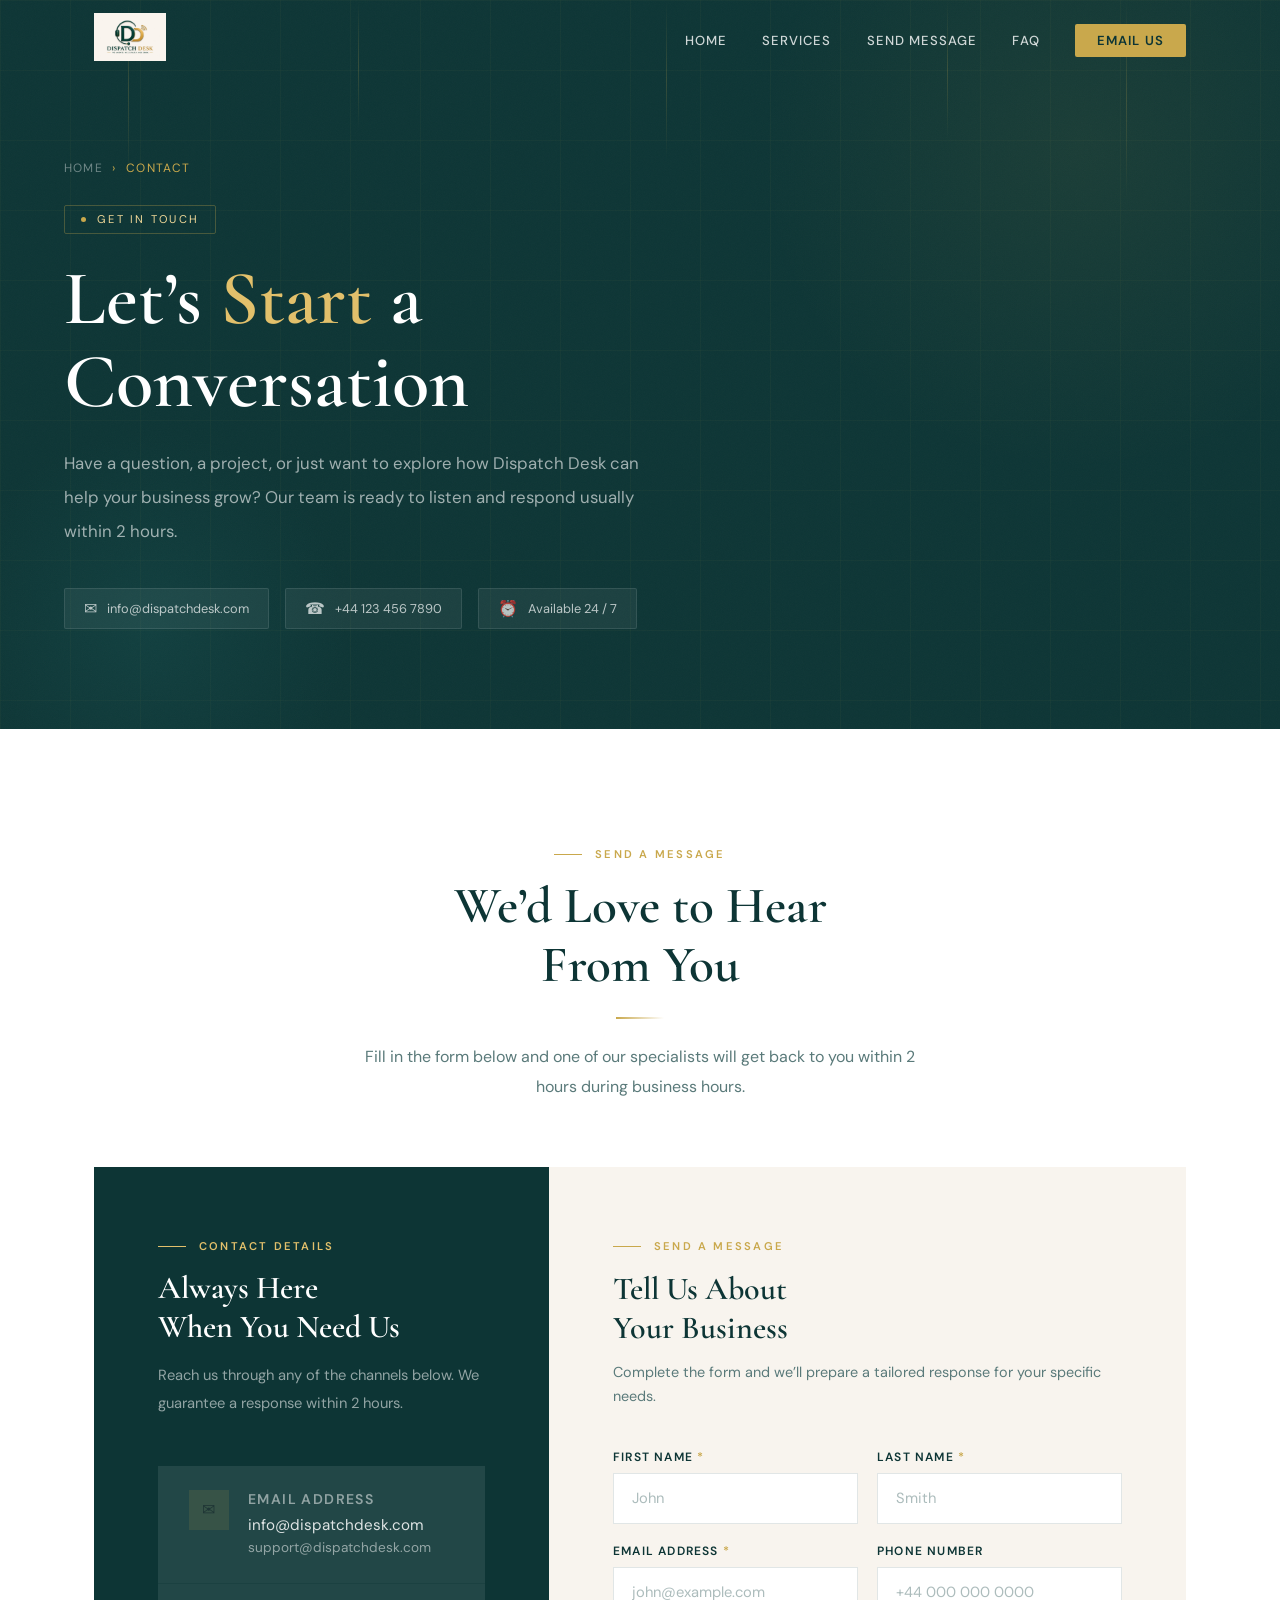
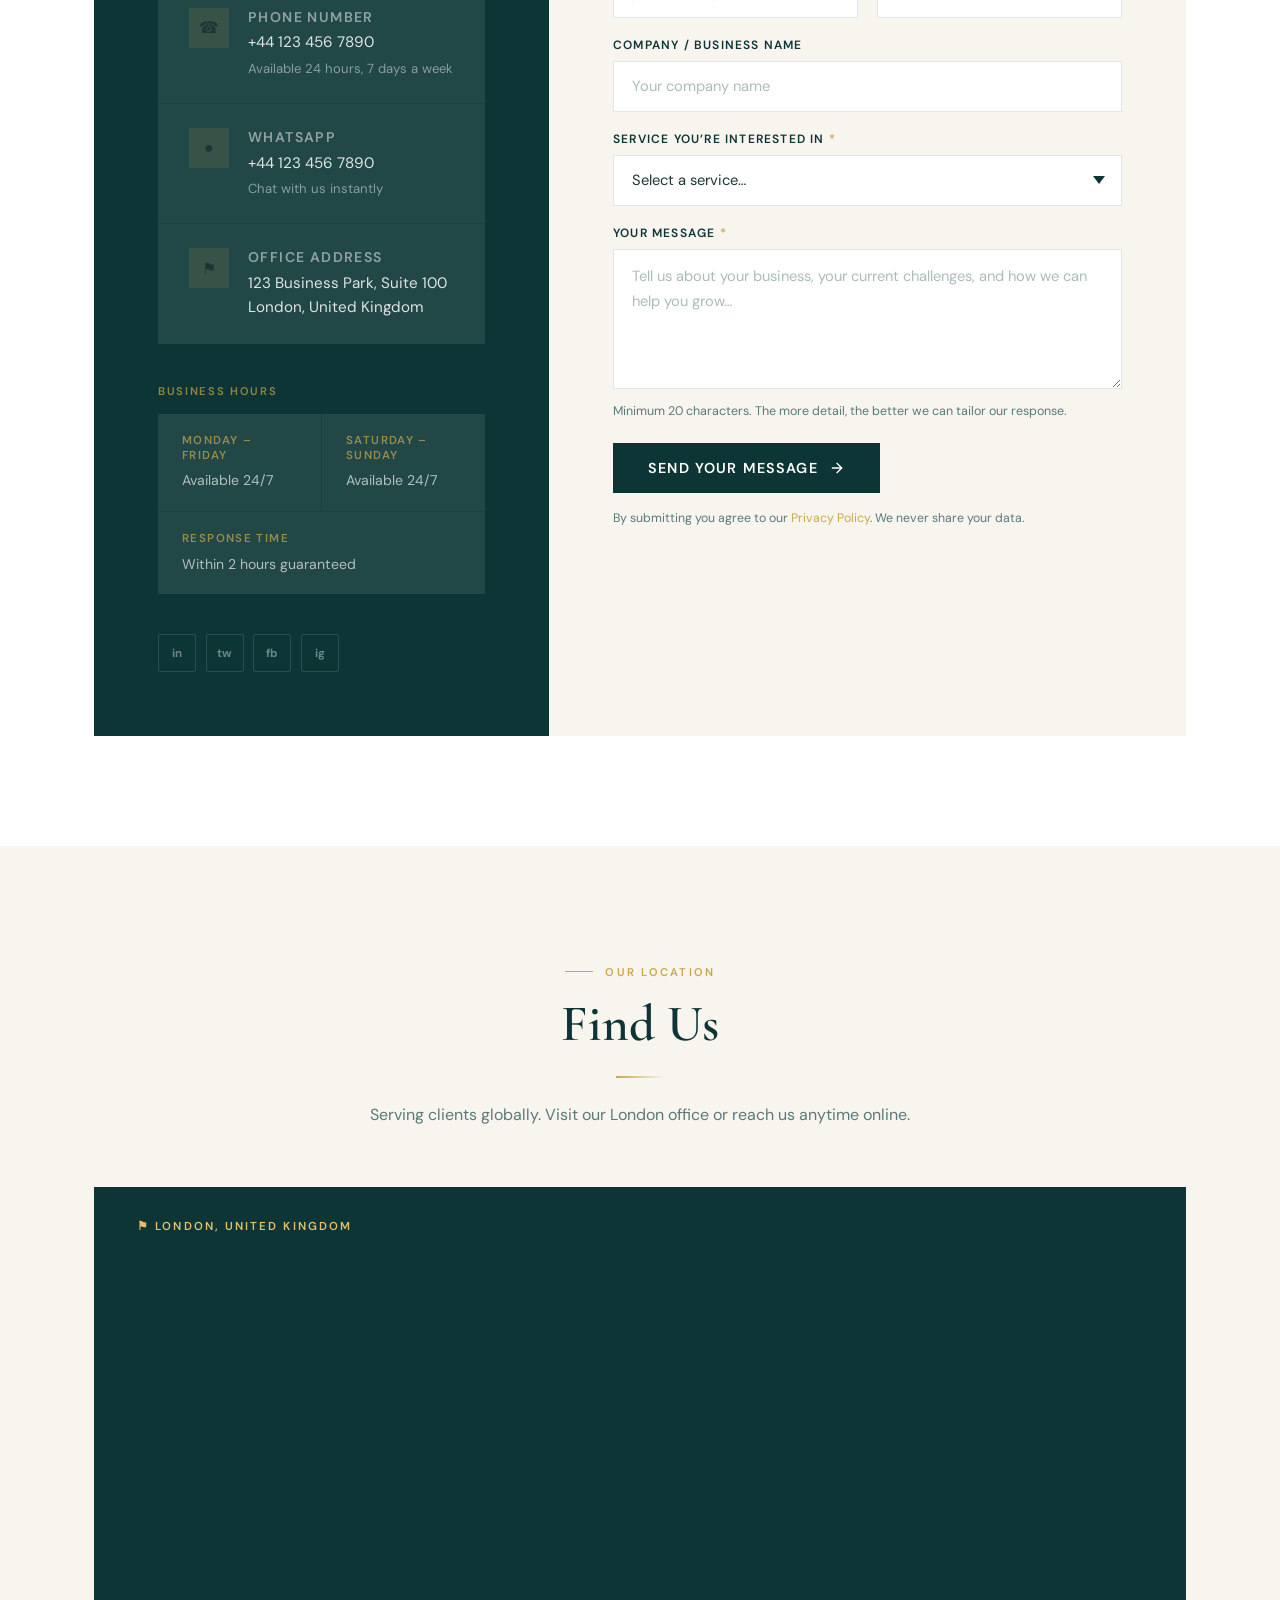
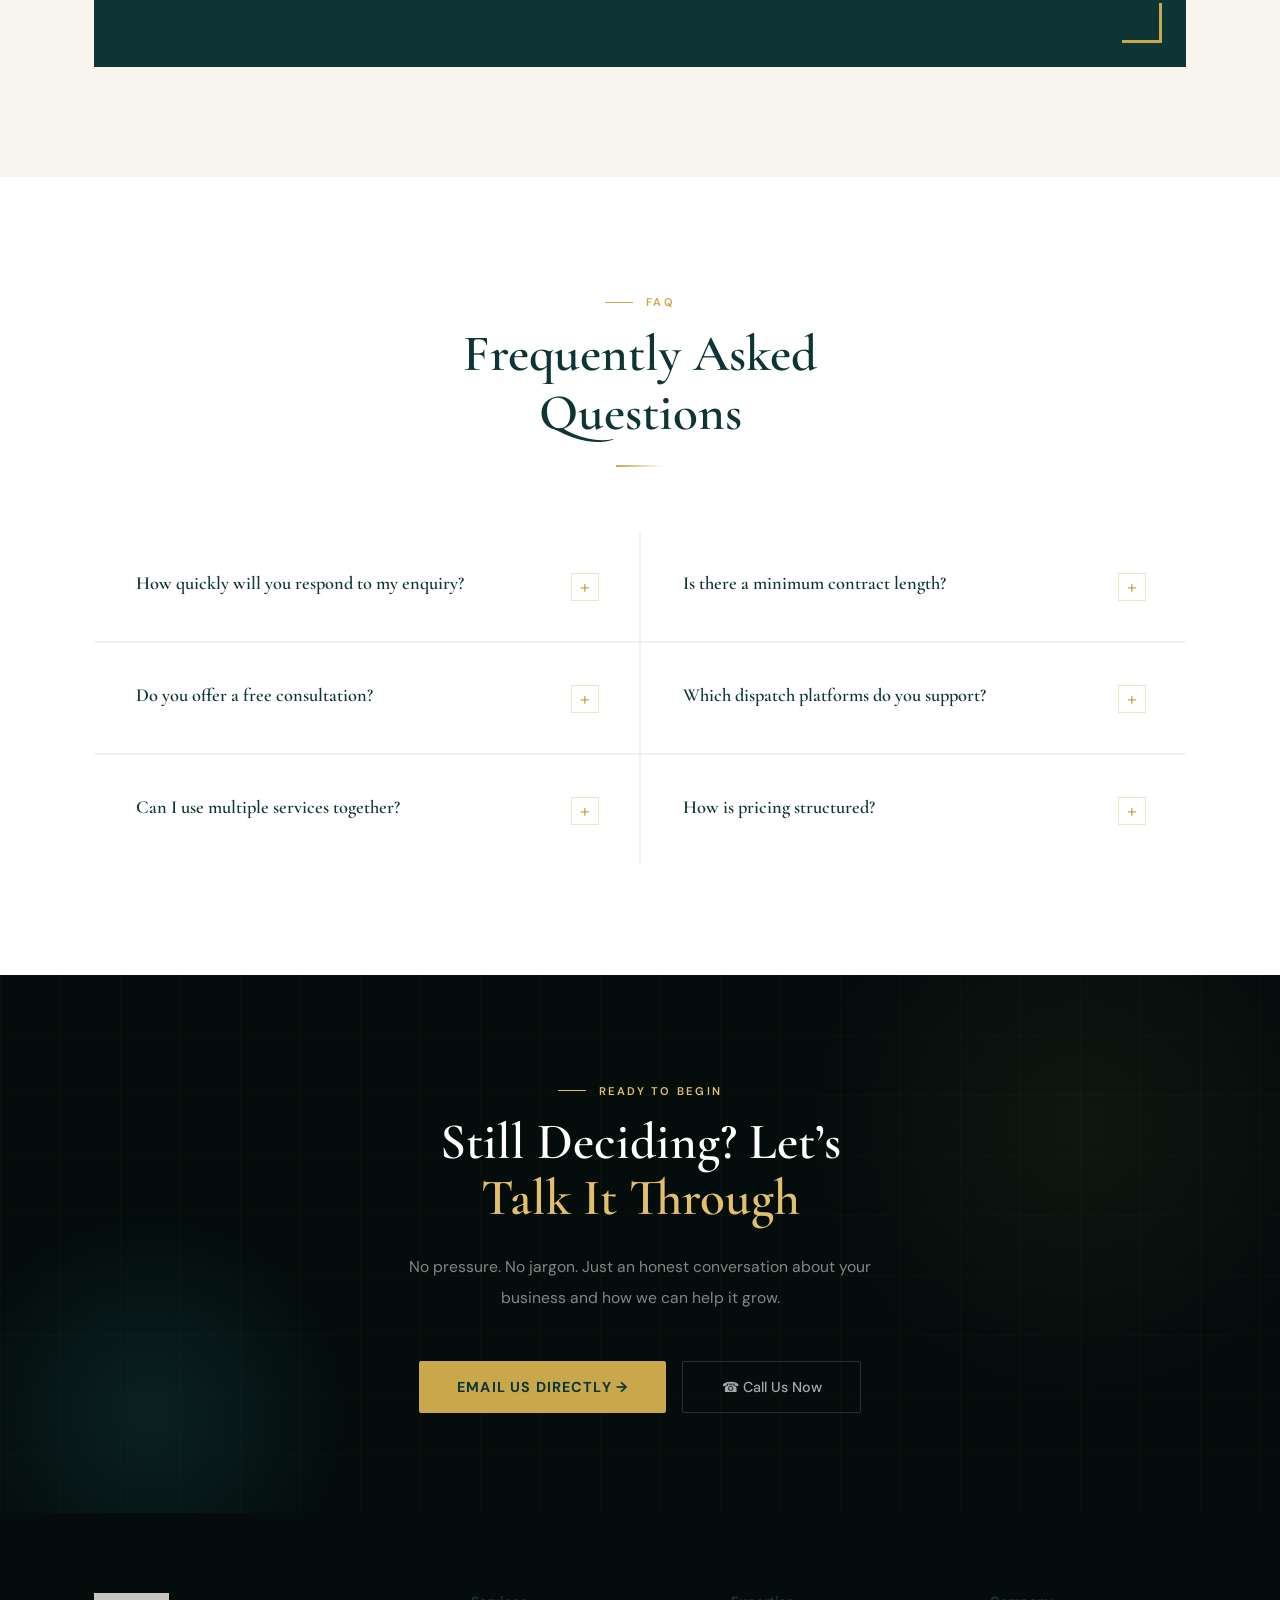
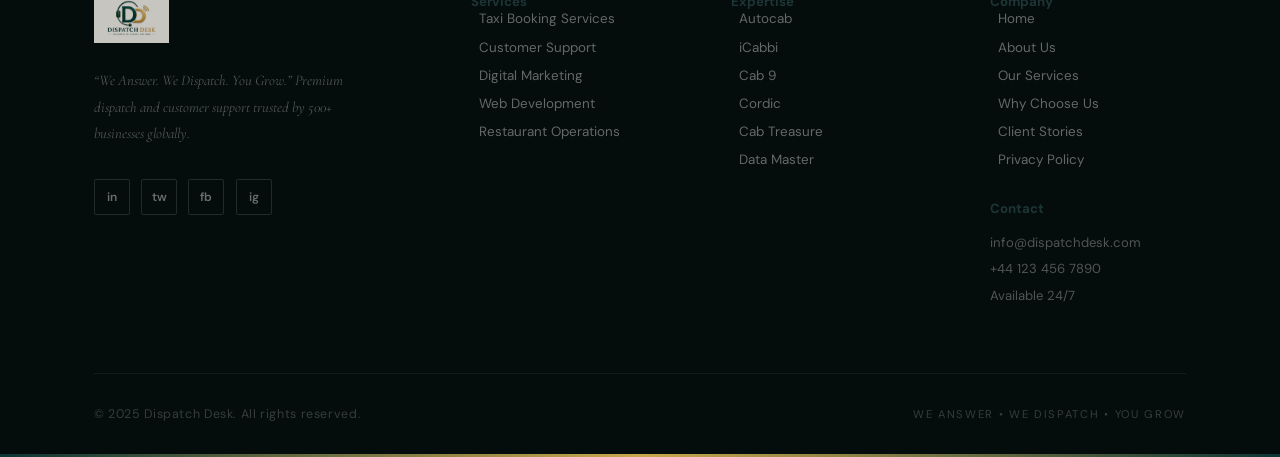
==== contact/index.html @ 90298b4a "Update" ====
<!DOCTYPE html>
<html lang="en">
<head>
<meta charset="UTF-8">
<meta name="viewport" content="width=device-width, initial-scale=1.0">
<title>Contact Us  Dispatch Desk</title>
<link href="https://fonts.googleapis.com/css2?family=Cormorant+Garamond:ital,wght@0,400;0,500;0,600;0,700;1,400;1,600&family=DM+Sans:wght@300;400;500;600&display=swap" rel="stylesheet">
<style>
*,*::before,*::after{margin:0;padding:0;box-sizing:border-box}
:root{
  --teal:#0d3535;
  --teal-2:#1a5252;
  --teal-3:#246060;
  --gold:#c9a84c;
  --gold-2:#e2c06b;
  --gold-3:#f0d898;
  --gold-pale:rgba(201,168,76,.12);
  --cream:#f8f4ee;
  --white:#ffffff;
  --dark:#040c0c;
  --text:#1e3535;
  --muted:#5a7a7a;
}
html{scroll-behavior:smooth}
body{font-family:'DM Sans',sans-serif;background:var(--cream);color:var(--text);overflow-x:hidden}
::-webkit-scrollbar{width:5px}
::-webkit-scrollbar-track{background:var(--dark)}
::-webkit-scrollbar-thumb{background:var(--gold);border-radius:3px}

/* ========== NAV ========== */
.nav{position:fixed;top:0;width:100%;z-index:9999;transition:all .4s ease}
.nav.scrolled{background:rgba(10,30,30,.97);backdrop-filter:blur(24px);box-shadow:0 1px 0 rgba(201,168,76,.15)}
.nav-inner{max-width:1220px;margin:0 auto;padding:0 5%;display:flex;align-items:center;justify-content:space-between;height:78px}
.nav-logo img{height:48px;object-fit:contain;transition:transform .3s}
.nav-logo:hover img{transform:scale(1.04)}
.nav-links{display:flex;align-items:center;gap:2.2rem;list-style:none}
.nav-links a{color:rgba(255,255,255,.8);text-decoration:none;font-size:.82rem;font-weight:500;letter-spacing:.08em;text-transform:uppercase;transition:color .3s;position:relative;padding:4px 0}
.nav-links a::after{content:'';position:absolute;bottom:0;left:0;width:0;height:1px;background:var(--gold-2);transition:width .35s ease}
.nav-links a:hover{color:var(--gold-2)}
.nav-links a:hover::after,.nav-links a.active::after{width:100%}
.nav-links a.active{color:var(--gold-2)}
.nav-cta-btn{background:var(--gold)!important;color:var(--teal)!important;padding:.5rem 1.4rem!important;font-weight:600!important;border-radius:2px;transition:background .3s,transform .3s!important}
.nav-cta-btn::after{display:none!important}
.nav-cta-btn:hover{background:var(--gold-2)!important;transform:translateY(-2px)!important}
.nav-hamburger{display:none;flex-direction:column;gap:5px;cursor:pointer;padding:8px;z-index:10001}
.nav-hamburger span{display:block;width:26px;height:2px;background:var(--white);border-radius:2px;transition:all .4s cubic-bezier(.23,1,.32,1)}
.nav-hamburger.open span:nth-child(1){transform:translateY(7px) rotate(45deg)}
.nav-hamburger.open span:nth-child(2){opacity:0;transform:scaleX(0)}
.nav-hamburger.open span:nth-child(3){transform:translateY(-7px) rotate(-45deg)}
.mobile-menu{position:fixed;inset:0;background:var(--teal);z-index:9998;display:flex;flex-direction:column;align-items:center;justify-content:center;transform:translateX(100%);transition:transform .55s cubic-bezier(.77,0,.175,1);pointer-events:none}
.mobile-menu.open{transform:translateX(0);pointer-events:all}
.mobile-menu-logo{position:absolute;top:1.5rem;left:5%;opacity:.1}
.mobile-menu-logo img{height:60px;}
.mobile-menu-links{list-style:none;text-align:center;width:100%}
.mobile-menu-links li{border-bottom:1px solid rgba(255,255,255,.06);overflow:hidden}
.mobile-menu-links a{display:block;padding:1.4rem 2rem;font-family:'Cormorant Garamond',serif;font-size:2.2rem;font-weight:600;color:rgba(255,255,255,.7);text-decoration:none;letter-spacing:.05em;transition:all .35s;position:relative}
.mobile-menu-links a::before{content:'';position:absolute;left:0;top:0;bottom:0;width:3px;background:var(--gold);transform:scaleY(0);transition:transform .3s}
.mobile-menu-links a:hover{color:var(--gold-2);padding-left:3rem}
.mobile-menu-links a:hover::before{transform:scaleY(1)}
.mobile-menu-links li{transform:translateX(60px);opacity:0;transition:transform .5s ease,opacity .5s ease}
.mobile-menu.open li:nth-child(1){transform:none;opacity:1;transition-delay:.1s}
.mobile-menu.open li:nth-child(2){transform:none;opacity:1;transition-delay:.15s}
.mobile-menu.open li:nth-child(3){transform:none;opacity:1;transition-delay:.2s}
.mobile-menu.open li:nth-child(4){transform:none;opacity:1;transition-delay:.25s}
.mobile-menu.open li:nth-child(5){transform:none;opacity:1;transition-delay:.3s}
.mobile-menu-bottom{position:absolute;bottom:3rem;text-align:center}
.mobile-menu-bottom a{display:inline-block;background:var(--gold);color:var(--teal);padding:.9rem 2.5rem;font-weight:700;font-size:.95rem;letter-spacing:.08em;text-transform:uppercase;text-decoration:none;border-radius:2px;margin-bottom:1.2rem}
.mobile-menu-tagline{font-size:.78rem;letter-spacing:.2em;text-transform:uppercase;color:rgba(255,255,255,.25)}

/* ========== HERO ========== */
.page-hero{padding:160px 5% 100px;background:var(--teal);position:relative;overflow:hidden}
.hero-noise{position:absolute;inset:0;opacity:.03;background-image:url("data:image/svg+xml,%3Csvg viewBox='0 0 256 256' xmlns='http://www.w3.org/2000/svg'%3E%3Cfilter id='n'%3E%3CfeTurbulence type='fractalNoise' baseFrequency='0.9' numOctaves='4' stitchTiles='stitch'/%3E%3C/filter%3E%3Crect width='100%25' height='100%25' filter='url(%23n)'/%3E%3C/svg%3E");background-size:200px;pointer-events:none}
.hero-grid{position:absolute;inset:0;background-image:linear-gradient(rgba(201,168,76,.04) 1px,transparent 1px),linear-gradient(90deg,rgba(201,168,76,.04) 1px,transparent 1px);background-size:70px 70px;pointer-events:none}
.hero-glow{position:absolute;width:700px;height:700px;border-radius:50%;background:radial-gradient(circle,rgba(201,168,76,.07) 0%,transparent 65%);top:-200px;right:-150px;pointer-events:none;animation:glowPulse 8s ease-in-out infinite alternate}
.hero-glow-2{position:absolute;width:400px;height:400px;border-radius:50%;background:radial-gradient(circle,rgba(42,122,122,.15) 0%,transparent 70%);bottom:-100px;left:-50px;pointer-events:none}
@keyframes glowPulse{0%{transform:scale(1)}100%{transform:scale(1.15)}}
.hero-lines{position:absolute;inset:0;overflow:hidden;pointer-events:none}
.hero-lines span{position:absolute;width:1px;background:linear-gradient(to bottom,transparent,rgba(201,168,76,.2),transparent);animation:lineRise 10s linear infinite}
.hero-lines span:nth-child(1){left:10%;height:180px;animation-duration:9s}
.hero-lines span:nth-child(2){left:28%;height:130px;animation-duration:12s;animation-delay:2s}
.hero-lines span:nth-child(3){left:52%;height:160px;animation-duration:8s;animation-delay:4s}
.hero-lines span:nth-child(4){left:74%;height:140px;animation-duration:11s;animation-delay:1s}
.hero-lines span:nth-child(5){left:88%;height:200px;animation-duration:10s;animation-delay:3s}
@keyframes lineRise{0%{top:110%;opacity:0}10%{opacity:1}90%{opacity:1}100%{top:-20%;opacity:0}}
.hero-inner{max-width:1220px;margin:0 auto;position:relative;z-index:1}
.breadcrumb{display:flex;align-items:center;gap:.6rem;font-size:.75rem;letter-spacing:.1em;text-transform:uppercase;color:rgba(255,255,255,.4);margin-bottom:1.8rem;opacity:0;animation:aUp .7s ease .2s forwards}
.breadcrumb a{color:rgba(255,255,255,.4);text-decoration:none;transition:color .3s}
.breadcrumb a:hover{color:var(--gold)}
.breadcrumb span{color:var(--gold)}
.hero-tag{display:inline-flex;align-items:center;gap:.7rem;border:1px solid rgba(201,168,76,.3);padding:.4rem 1rem;border-radius:2px;font-size:.7rem;letter-spacing:.2em;text-transform:uppercase;color:var(--gold-3);margin-bottom:1.5rem;opacity:0;animation:aUp .7s ease .3s forwards}
.hero-tag-dot{width:5px;height:5px;border-radius:50%;background:var(--gold);animation:blink 2s ease infinite}
@keyframes blink{0%,100%{opacity:1}50%{opacity:.2}}
.page-hero h1{font-family:'Cormorant Garamond',serif;font-size:clamp(3rem,6vw,5rem);font-weight:600;color:var(--white);line-height:1.08;margin-bottom:1.5rem;opacity:0;animation:aUp .9s ease .4s forwards}
.page-hero h1 .gold{color:var(--gold-2)}
.page-hero p{font-size:1.05rem;color:rgba(255,255,255,.6);line-height:2;max-width:580px;opacity:0;animation:aUp .9s ease .6s forwards}
.hero-contact-pills{display:flex;gap:1rem;flex-wrap:wrap;margin-top:2.5rem;opacity:0;animation:aUp .9s ease .8s forwards}
.contact-pill{display:inline-flex;align-items:center;gap:.6rem;background:rgba(255,255,255,.06);border:1px solid rgba(255,255,255,.1);padding:.55rem 1.2rem;font-size:.8rem;color:rgba(255,255,255,.7);border-radius:2px;text-decoration:none;transition:all .3s}
.contact-pill:hover{background:var(--gold);border-color:var(--gold);color:var(--teal);font-weight:600}
.contact-pill-icon{font-size:1rem}
@keyframes aUp{from{opacity:0;transform:translateY(24px)}to{opacity:1;transform:translateY(0)}}

/* ========== REVEAL ========== */
[data-reveal]{opacity:0;transition:opacity .85s ease,transform .85s ease}
[data-reveal="up"]{transform:translateY(50px)}
[data-reveal="left"]{transform:translateX(-50px)}
[data-reveal="right"]{transform:translateX(50px)}
[data-reveal="scale"]{transform:scale(.94)}
[data-reveal].is-visible{opacity:1;transform:none}

/* ========== SECTION UTILS ========== */
.sec{padding:110px 0}
.sec-inner{max-width:1220px;margin:0 auto;padding:0 5%}
.tag{display:inline-flex;align-items:center;gap:.8rem;font-size:.7rem;letter-spacing:.2em;text-transform:uppercase;color:var(--gold);font-weight:600;margin-bottom:1rem}
.tag::before{content:'';display:inline-block;width:28px;height:1px;background:var(--gold);flex-shrink:0}
.h2{font-family:'Cormorant Garamond',serif;font-size:clamp(2.2rem,4vw,3.2rem);font-weight:600;color:var(--teal);line-height:1.15;margin-bottom:1.2rem}
.h2-white{color:var(--white)}
.lead{font-size:1rem;color:var(--muted);line-height:1.9;max-width:560px}
.divider{width:48px;height:2px;background:linear-gradient(to right,var(--gold),transparent);margin:1.4rem 0}

/* ========== CONTACT MAIN SECTION ========== */
.contact-sec{background:var(--white)}
.contact-grid{display:grid;grid-template-columns:1fr 1.4fr;gap:0;margin-top:4rem;background:rgba(0,0,0,.04)}
.contact-info{background:var(--teal);padding:4rem;display:flex;flex-direction:column;gap:0}
.contact-info-top{margin-bottom:3rem}
.contact-info-top .tag{color:var(--gold-2)}
.contact-info-top .tag::before{background:var(--gold-2)}
.contact-info-top h3{font-family:'Cormorant Garamond',serif;font-size:2rem;font-weight:600;color:var(--white);line-height:1.2;margin-bottom:1rem}
.contact-info-top p{font-size:.92rem;color:rgba(255,255,255,.55);line-height:1.9}
.contact-items{display:flex;flex-direction:column;gap:1px;background:rgba(255,255,255,.06);margin-bottom:2.5rem}
.contact-item{background:rgba(255,255,255,.03);padding:1.5rem 1.8rem;display:flex;align-items:flex-start;gap:1.2rem;transition:background .3s;border-left:2px solid transparent}
.contact-item:hover{background:rgba(255,255,255,.07);border-left-color:var(--gold)}
.contact-item-icon{width:40px;height:40px;min-width:40px;background:rgba(201,168,76,.12);display:flex;align-items:center;justify-content:center;font-size:1rem;flex-shrink:0;transition:background .3s}
.contact-item:hover .contact-item-icon{background:var(--gold)}
.contact-item-body h4{font-size:.88rem;font-weight:600;color:rgba(255,255,255,.5);text-transform:uppercase;letter-spacing:.1em;margin-bottom:.3rem}
.contact-item-body a,.contact-item-body p{font-size:.95rem;color:rgba(255,255,255,.85);text-decoration:none;display:block;line-height:1.6;transition:color .3s}
.contact-item-body a:hover{color:var(--gold-2)}
.hours-grid{display:grid;grid-template-columns:1fr 1fr;gap:1px;background:rgba(255,255,255,.06)}
.hours-cell{background:rgba(255,255,255,.03);padding:1.2rem 1.5rem}
.hours-cell h5{font-size:.72rem;letter-spacing:.12em;text-transform:uppercase;color:rgba(201,168,76,.7);font-weight:600;margin-bottom:.4rem}
.hours-cell p{font-size:.88rem;color:rgba(255,255,255,.65);line-height:1.6}
.social-row{display:flex;gap:.6rem;margin-top:2.5rem}
.social-btn{width:38px;height:38px;border:1px solid rgba(255,255,255,.12);display:flex;align-items:center;justify-content:center;color:rgba(255,255,255,.4);font-size:.72rem;font-weight:700;text-decoration:none;transition:all .3s;border-radius:2px}
.social-btn:hover{border-color:var(--gold);color:var(--gold);background:rgba(201,168,76,.08)}

/* ========== FORM ========== */
.contact-form-wrap{background:var(--cream);padding:4rem}
.form-header{margin-bottom:2.5rem}
.form-header .tag{color:var(--gold)}
.form-header h3{font-family:'Cormorant Garamond',serif;font-size:2rem;font-weight:600;color:var(--teal);margin-bottom:.8rem}
.form-header p{font-size:.9rem;color:var(--muted);line-height:1.7}
.form-grid{display:grid;grid-template-columns:1fr 1fr;gap:1.2rem}
.form-group{display:flex;flex-direction:column;gap:.5rem}
.form-group.full{grid-column:1/-1}
.form-group label{font-size:.75rem;font-weight:600;letter-spacing:.1em;text-transform:uppercase;color:var(--teal)}
.form-group input,.form-group textarea,.form-group select{width:100%;background:var(--white);border:1px solid rgba(13,53,53,.12);padding:.9rem 1.1rem;font-family:'DM Sans',sans-serif;font-size:.92rem;color:var(--text);outline:none;transition:all .35s;border-radius:0;appearance:none;-webkit-appearance:none}
.form-group select{background-image:url("data:image/svg+xml,%3Csvg xmlns='http://www.w3.org/2000/svg' width='12' height='8' viewBox='0 0 12 8'%3E%3Cpath fill='%230d3535' d='M6 8L0 0h12z'/%3E%3C/svg%3E");background-repeat:no-repeat;background-position:right 1rem center;padding-right:2.5rem;cursor:pointer}
.form-group input:focus,.form-group textarea:focus,.form-group select:focus{border-color:var(--gold);box-shadow:0 0 0 3px rgba(201,168,76,.1)}
.form-group input::placeholder,.form-group textarea::placeholder{color:rgba(90,122,122,.5)}
.form-group textarea{min-height:140px;resize:vertical;line-height:1.7}
.form-note{font-size:.78rem;color:var(--muted);margin-top:.4rem}
.form-submit-row{display:flex;align-items:center;justify-content:space-between;flex-wrap:wrap;gap:1rem;margin-top:1.5rem}
.btn-submit{display:inline-flex;align-items:center;gap:.7rem;background:var(--teal);color:var(--white);padding:1rem 2.2rem;font-weight:600;font-size:.9rem;letter-spacing:.08em;text-transform:uppercase;border:none;cursor:pointer;transition:all .35s;position:relative;overflow:hidden;font-family:'DM Sans',sans-serif}
.btn-submit::before{content:'';position:absolute;inset:0;background:var(--gold);transform:translateX(-100%);transition:transform .4s ease;z-index:0}
.btn-submit:hover{color:var(--teal)}
.btn-submit:hover::before{transform:translateX(0)}
.btn-submit span,.btn-submit svg{position:relative;z-index:1;transition:transform .35s}
.btn-submit:hover .btn-arrow{transform:translateX(5px)}
.form-privacy{font-size:.77rem;color:var(--muted);line-height:1.6}
.form-privacy a{color:var(--gold);text-decoration:none}
.form-privacy a:hover{text-decoration:underline}

/* Success state */
.form-success{display:none;text-align:center;padding:3rem 2rem}
.form-success-icon{font-size:3rem;margin-bottom:1.2rem;display:block}
.form-success h4{font-family:'Cormorant Garamond',serif;font-size:1.8rem;color:var(--teal);margin-bottom:.8rem;font-weight:600}
.form-success p{font-size:.92rem;color:var(--muted);line-height:1.8}

/* ========== MAP SECTION ========== */
.map-sec{background:var(--cream);padding:110px 0}
.map-inner{max-width:1220px;margin:0 auto;padding:0 5%}
.map-header{text-align:center;max-width:600px;margin:0 auto 3.5rem;data-reveal:up}
.map-container{position:relative;height:480px;background:var(--teal);overflow:hidden}
.map-container iframe{width:100%;height:100%;border:none;filter:grayscale(30%) contrast(1.1)}
.map-overlay-tag{position:absolute;top:1.5rem;left:1.5rem;background:var(--teal);color:var(--gold-2);padding:.5rem 1.2rem;font-size:.72rem;letter-spacing:.18em;text-transform:uppercase;font-weight:600;z-index:1;font-family:'DM Sans',sans-serif}
.map-corner{position:absolute;bottom:1.5rem;right:1.5rem;width:40px;height:40px;border-bottom:3px solid var(--gold);border-right:3px solid var(--gold);z-index:1;pointer-events:none}

/* ========== FAQ ========== */
.faq-sec{background:var(--white)}
.faq-grid{display:grid;grid-template-columns:1fr 1fr;gap:2px;background:rgba(0,0,0,.05);margin-top:4rem}
.faq-item{background:var(--white);padding:2.5rem;transition:background .3s;border-left:2px solid transparent;cursor:pointer}
.faq-item:hover,.faq-item.open{background:var(--cream);border-left-color:var(--gold)}
.faq-q{display:flex;align-items:flex-start;justify-content:space-between;gap:1rem}
.faq-q h4{font-family:'Cormorant Garamond',serif;font-size:1.15rem;font-weight:600;color:var(--teal);line-height:1.4}
.faq-toggle{width:28px;height:28px;min-width:28px;border:1px solid rgba(201,168,76,.3);display:flex;align-items:center;justify-content:center;font-size:1.1rem;color:var(--gold);transition:all .35s;flex-shrink:0;margin-top:2px}
.faq-item.open .faq-toggle{background:var(--gold);color:var(--teal);transform:rotate(45deg)}
.faq-a{max-height:0;overflow:hidden;transition:max-height .4s ease,opacity .4s ease,margin .4s ease;opacity:0;margin-top:0}
.faq-item.open .faq-a{max-height:200px;opacity:1;margin-top:1.2rem}
.faq-a p{font-size:.9rem;color:var(--muted);line-height:1.85}

/* ========== CTA STRIP ========== */
.cta-strip{background:var(--dark);padding:100px 0;position:relative;overflow:hidden}
.cta-strip-bg{position:absolute;width:600px;height:600px;border-radius:50%;background:radial-gradient(circle,rgba(201,168,76,.06) 0%,transparent 65%);top:-150px;right:-100px;pointer-events:none}
.cta-strip-bg-2{position:absolute;width:400px;height:400px;border-radius:50%;background:radial-gradient(circle,rgba(26,82,82,.3) 0%,transparent 70%);bottom:-100px;left:-50px;pointer-events:none}
.cta-strip-grid{position:absolute;inset:0;background-image:linear-gradient(rgba(201,168,76,.025) 1px,transparent 1px),linear-gradient(90deg,rgba(201,168,76,.025) 1px,transparent 1px);background-size:60px 60px;pointer-events:none}
.cta-strip-inner{max-width:1220px;margin:0 auto;padding:0 5%;text-align:center;position:relative;z-index:1}
.cta-strip-inner .tag::before{background:var(--gold-2)}
.cta-strip-inner .tag{color:var(--gold-2);justify-content:center}
.cta-strip-inner h2{font-family:'Cormorant Garamond',serif;font-size:clamp(2.4rem,4vw,3.6rem);font-weight:600;color:var(--white);line-height:1.1;margin-bottom:1.5rem}
.cta-strip-inner h2 em{font-style:normal;color:var(--gold-2)}
.cta-strip-inner p{font-size:.98rem;color:rgba(255,255,255,.5);line-height:2;max-width:520px;margin:0 auto 3rem}
.cta-actions{display:flex;gap:1rem;justify-content:center;flex-wrap:wrap}
.btn-gold{display:inline-flex;align-items:center;gap:.7rem;background:var(--gold);color:var(--teal);padding:1rem 2.4rem;font-weight:700;font-size:.9rem;letter-spacing:.08em;text-transform:uppercase;border-radius:2px;text-decoration:none;transition:all .3s}
.btn-gold:hover{background:var(--gold-2);transform:translateY(-3px);box-shadow:0 15px 40px rgba(201,168,76,.2)}
.btn-outline-w{display:inline-flex;align-items:center;gap:.7rem;background:transparent;color:rgba(255,255,255,.65);padding:1rem 2.4rem;font-weight:500;font-size:.9rem;border:1px solid rgba(255,255,255,.15);border-radius:2px;text-decoration:none;transition:all .3s}
.btn-outline-w:hover{border-color:var(--gold-2);color:var(--gold-2);transform:translateY(-3px)}

/* ========== FOOTER ========== */
.footer{background:#040c0c;padding:80px 0 0}
.footer-inner{max-width:1220px;margin:0 auto;padding:0 5%}
.footer-top{display:grid;grid-template-columns:1.6fr 1fr 1fr 1fr;gap:4rem;padding-bottom:4rem;border-bottom:1px solid rgba(255,255,255,.06)}
.footer-logo{height:50px;object-fit:contain;opacity:.8;margin-bottom:1.5rem;display:block}
.footer-tagline{font-family:'Cormorant Garamond',serif;font-size:.92rem;font-style:italic;color:rgba(255,255,255,.3);line-height:1.8;max-width:280px;margin-bottom:2rem}
.footer-socials{display:flex;gap:.7rem}
.social-link{width:36px;height:36px;border:1px solid rgba(255,255,255,.12);display:flex;align-items:center;justify-content:center;color:rgba(255,255,255,.4);font-size:.75rem;font-weight:600;text-decoration:none;transition:all .3s;border-radius:2px}
.social-link:hover{border-color:var(--gold);color:var(--gold);background:rgba(201,168,76,.08)}
.footer-col h5{font-size:.7rem;letter-spacing:.18em;text-transform:uppercase;color:var(--gold);font-weight:600;margin-bottom:1.5rem}
.footer-links{list-style:none;display:flex;flex-direction:column;gap:.7rem}
.footer-links a{font-size:.84rem;color:rgba(255,255,255,.38);text-decoration:none;transition:all .3s;display:flex;align-items:center;gap:.5rem}
.footer-links a::before{content:'';width:0;height:1px;background:var(--gold);transition:width .3s;flex-shrink:0}
.footer-links a:hover{color:rgba(255,255,255,.75);padding-left:.3rem}
.footer-links a:hover::before{width:12px}
.footer-bottom{padding:2rem 0;display:flex;align-items:center;justify-content:space-between;flex-wrap:wrap;gap:1rem}
.footer-copy{font-size:.78rem;color:rgba(255,255,255,.2);letter-spacing:.05em}
.footer-badge{font-size:.7rem;letter-spacing:.15em;text-transform:uppercase;color:rgba(255,255,255,.2)}
.footer-bar{height:3px;background:linear-gradient(to right,var(--teal),var(--gold),var(--teal))}

/* ========== RESPONSIVE ========== */
@media(max-width:1024px){
  .contact-grid,.faq-grid{grid-template-columns:1fr}
  .footer-top{grid-template-columns:1fr 1fr;gap:3rem}
}
@media(max-width:768px){
  .nav-links{display:none}
  .nav-hamburger{display:flex}
  .page-hero{padding:130px 5% 70px}
  .page-hero h1{font-size:2.8rem}
  .contact-info,.contact-form-wrap{padding:2.5rem}
  .form-grid{grid-template-columns:1fr}
  .form-group.full{grid-column:1}
  .map-container{height:320px}
  .footer-top{grid-template-columns:1fr;gap:2.5rem}
  .footer-bottom{flex-direction:column;text-align:center}
  .faq-grid{grid-template-columns:1fr}
}
@media(max-width:520px){
  .page-hero h1{font-size:2.2rem}
  .cta-strip-inner h2{font-size:2.2rem}
  .cta-actions{flex-direction:column;align-items:center}
  .hours-grid{grid-template-columns:1fr}
  .hero-contact-pills{flex-direction:column;gap:.7rem}
}
</style>
</head>
<body>

<!-- MOBILE MENU -->
<div class="mobile-menu" id="mobileMenu">
  <div class="mobile-menu-logo"><img src="../logo.jpg" alt=""></div>
  <ul class="mobile-menu-links">
    <li><a href="index.html" onclick="closeMenu()">Home</a></li>
    <li><a href="services.html" onclick="closeMenu()">Services</a></li>
    <li><a href="#contact-form" onclick="closeMenu()">Send Message</a></li>
    <li><a href="#faq" onclick="closeMenu()">FAQ</a></li>
    <li><a href="#map" onclick="closeMenu()">Find Us</a></li>
  </ul>
  <div class="mobile-menu-bottom">
    <a href="mailto:info@dispatchdesk.com" onclick="closeMenu()">Email Us &rarr;</a>
    <div class="mobile-menu-tagline">We Answer &bull; We Dispatch &bull; You Grow</div>
  </div>
</div>

<!-- NAV -->
<nav class="nav scrolled" id="mainNav">
  <div class="nav-inner">
    <a class="nav-logo" href="index.html"><img src="../logo.jpg" alt="Dispatch Desk"></a>
    <ul class="nav-links">
      <li><a href="index.html">Home</a></li>
      <li><a href="services.html">Services</a></li>
      <li><a href="#contact-form">Send Message</a></li>
      <li><a href="#faq">FAQ</a></li>
      <li><a href="mailto:info@dispatchdesk.com" class="nav-cta-btn">Email Us</a></li>
    </ul>
    <div class="nav-hamburger" id="hamburger" onclick="toggleMenu()">
      <span></span><span></span><span></span>
    </div>
  </div>
</nav>

<!-- PAGE HERO -->
<section class="page-hero">
  <div class="hero-noise"></div>
  <div class="hero-grid"></div>
  <div class="hero-glow"></div>
  <div class="hero-glow-2"></div>
  <div class="hero-lines"><span></span><span></span><span></span><span></span><span></span></div>
  <div class="hero-inner">
    <div class="breadcrumb">
      <a href="index.html">Home</a><span>&rsaquo;</span><span>Contact</span>
    </div>
    <div class="hero-tag"><span class="hero-tag-dot"></span>Get In Touch</div>
    <h1>Let&rsquo;s <span class="gold">Start</span> a<br>Conversation</h1>
    <p>Have a question, a project, or just want to explore how Dispatch Desk can help your business grow? Our team is ready to listen and respond  usually within 2 hours.</p>
    <div class="hero-contact-pills">
      <a href="mailto:info@dispatchdesk.com" class="contact-pill"><span class="contact-pill-icon">&#9993;</span> info@dispatchdesk.com</a>
      <a href="tel:+441234567890" class="contact-pill"><span class="contact-pill-icon">&#9742;</span> +44 123 456 7890</a>
      <div class="contact-pill"><span class="contact-pill-icon">&#9200;</span> Available 24 / 7</div>
    </div>
  </div>
</section>

<!-- CONTACT MAIN -->
<section class="sec contact-sec" id="contact-form">
  <div class="sec-inner">
    <div style="text-align:center;max-width:620px;margin:0 auto" data-reveal="up">
      <span class="tag" style="justify-content:center">Send a Message</span>
      <h2 class="h2">We&rsquo;d Love to Hear<br>From You</h2>
      <div class="divider" style="margin:1.4rem auto"></div>
      <p class="lead" style="margin:0 auto">Fill in the form below and one of our specialists will get back to you within 2 hours during business hours.</p>
    </div>
    <div class="contact-grid" data-reveal="up">

      <!-- LEFT: INFO PANEL -->
      <div class="contact-info">
        <div class="contact-info-top">
          <span class="tag">Contact Details</span>
          <h3>Always Here<br>When You Need Us</h3>
          <p>Reach us through any of the channels below. We guarantee a response within 2 hours.</p>
        </div>
        <div class="contact-items">
          <div class="contact-item">
            <div class="contact-item-icon">&#9993;</div>
            <div class="contact-item-body">
              <h4>Email Address</h4>
              <a href="mailto:info@dispatchdesk.com">info@dispatchdesk.com</a>
              <a href="mailto:support@dispatchdesk.com" style="opacity:.6;font-size:.85rem">support@dispatchdesk.com</a>
            </div>
          </div>
          <div class="contact-item">
            <div class="contact-item-icon">&#9742;</div>
            <div class="contact-item-body">
              <h4>Phone Number</h4>
              <a href="tel:+441234567890">+44 123 456 7890</a>
              <p style="font-size:.82rem;opacity:.55;margin-top:.2rem">Available 24 hours, 7 days a week</p>
            </div>
          </div>
          <div class="contact-item">
            <div class="contact-item-icon">&#9679;</div>
            <div class="contact-item-body">
              <h4>WhatsApp</h4>
              <a href="https://wa.me/441234567890">+44 123 456 7890</a>
              <p style="font-size:.82rem;opacity:.55;margin-top:.2rem">Chat with us instantly</p>
            </div>
          </div>
          <div class="contact-item">
            <div class="contact-item-icon">&#9873;</div>
            <div class="contact-item-body">
              <h4>Office Address</h4>
              <p>123 Business Park, Suite 100<br>London, United Kingdom</p>
            </div>
          </div>
        </div>
        <div>
          <h5 style="font-size:.7rem;letter-spacing:.15em;text-transform:uppercase;color:rgba(201,168,76,.7);font-weight:600;margin-bottom:1rem">Business Hours</h5>
          <div class="hours-grid">
            <div class="hours-cell"><h5>Monday – Friday</h5><p>Available 24/7</p></div>
            <div class="hours-cell"><h5>Saturday – Sunday</h5><p>Available 24/7</p></div>
            <div class="hours-cell" style="grid-column:1/-1"><h5>Response Time</h5><p>Within 2 hours guaranteed</p></div>
          </div>
        </div>
        <div class="social-row">
          <a href="#" class="social-btn">in</a>
          <a href="#" class="social-btn">tw</a>
          <a href="#" class="social-btn">fb</a>
          <a href="#" class="social-btn">ig</a>
        </div>
      </div>

      <!-- RIGHT: FORM PANEL -->
      <div class="contact-form-wrap" id="formWrap">
        <div class="form-header">
          <span class="tag">Send a Message</span>
          <h3>Tell Us About<br>Your Business</h3>
          <p>Complete the form and we&rsquo;ll prepare a tailored response for your specific needs.</p>
        </div>
        <form id="contactForm" novalidate>
          <div class="form-grid">
            <div class="form-group">
              <label for="fname">First Name <span style="color:var(--gold)">*</span></label>
              <input type="text" id="fname" name="fname" placeholder="John" required>
            </div>
            <div class="form-group">
              <label for="lname">Last Name <span style="color:var(--gold)">*</span></label>
              <input type="text" id="lname" name="lname" placeholder="Smith" required>
            </div>
            <div class="form-group">
              <label for="email">Email Address <span style="color:var(--gold)">*</span></label>
              <input type="email" id="email" name="email" placeholder="john@example.com" required>
            </div>
            <div class="form-group">
              <label for="phone">Phone Number</label>
              <input type="tel" id="phone" name="phone" placeholder="+44 000 000 0000">
            </div>
            <div class="form-group full">
              <label for="company">Company / Business Name</label>
              <input type="text" id="company" name="company" placeholder="Your company name">
            </div>
            <div class="form-group full">
              <label for="service">Service You&rsquo;re Interested In <span style="color:var(--gold)">*</span></label>
              <select id="service" name="service" required>
                <option value="" disabled selected>Select a service&hellip;</option>
                <option value="taxi">Taxi Booking Services</option>
                <option value="support">Customer Support</option>
                <option value="marketing">Digital Marketing</option>
                <option value="webdev">Web Development</option>
                <option value="restaurant">Restaurant Operations</option>
                <option value="multiple">Multiple Services</option>
                <option value="other">Other / Not Sure</option>
              </select>
            </div>
            <div class="form-group full">
              <label for="message">Your Message <span style="color:var(--gold)">*</span></label>
              <textarea id="message" name="message" placeholder="Tell us about your business, your current challenges, and how we can help you grow&hellip;" required></textarea>
              <span class="form-note">Minimum 20 characters. The more detail, the better we can tailor our response.</span>
            </div>
          </div>
          <div class="form-submit-row">
            <button type="submit" class="btn-submit" id="submitBtn">
              <span>Send Your Message</span>
              <svg class="btn-arrow" width="16" height="16" viewBox="0 0 24 24" fill="none" stroke="currentColor" stroke-width="2" stroke-linecap="round" stroke-linejoin="round"><line x1="5" y1="12" x2="19" y2="12"/><polyline points="12 5 19 12 12 19"/></svg>
            </button>
            <p class="form-privacy">By submitting you agree to our <a href="#">Privacy Policy</a>. We never share your data.</p>
          </div>
        </form>
        <div class="form-success" id="formSuccess">
          <span class="form-success-icon">&#9670;</span>
          <h4>Message Received!</h4>
          <p>Thank you for reaching out. A member of our team will review your message and get back to you within 2 hours. We look forward to speaking with you.</p>
        </div>
      </div>

    </div>
  </div>
</section>

<!-- MAP -->
<section class="map-sec" id="map">
  <div class="map-inner">
    <div class="map-header" data-reveal="up">
      <span class="tag" style="justify-content:center">Our Location</span>
      <h2 class="h2" style="text-align:center">Find Us</h2>
      <div class="divider" style="margin:1.4rem auto"></div>
      <p class="lead" style="text-align:center;margin:0 auto">Serving clients globally. Visit our London office or reach us anytime online.</p>
    </div>
    <div class="map-container" data-reveal="scale">
      <iframe
        src="https://www.google.com/maps/embed?pb=!1m18!1m12!1m3!1d158858.47340193!2d-0.24168!3d51.52855!2m3!1f0!2f0!3f0!3m2!1i1024!2i768!4f13.1!3m3!1m2!1s0x47d8a00baf21de75%3A0x52963a5addd52a99!2sLondon%2C%20UK!5e0!3m2!1sen!2s!4v1700000000000!5m2!1sen!2s"
        allowfullscreen="" loading="lazy" referrerpolicy="no-referrer-when-downgrade">
      </iframe>
      <div class="map-overlay-tag">&#9873; London, United Kingdom</div>
      <div class="map-corner"></div>
    </div>
  </div>
</section>

<!-- FAQ -->
<section class="sec faq-sec" id="faq">
  <div class="sec-inner">
    <div style="text-align:center;max-width:600px;margin:0 auto" data-reveal="up">
      <span class="tag" style="justify-content:center">FAQ</span>
      <h2 class="h2">Frequently Asked<br>Questions</h2>
      <div class="divider" style="margin:1.4rem auto"></div>
    </div>
    <div class="faq-grid">
      <div class="faq-item" data-reveal="up" onclick="toggleFaq(this)">
        <div class="faq-q"><h4>How quickly will you respond to my enquiry?</h4><div class="faq-toggle">+</div></div>
        <div class="faq-a"><p>We guarantee a response within 2 hours during business hours. For urgent matters, we recommend calling us directly on +44 123 456 7890 where our team is available 24/7.</p></div>
      </div>
      <div class="faq-item" data-reveal="up" onclick="toggleFaq(this)">
        <div class="faq-q"><h4>Is there a minimum contract length?</h4><div class="faq-toggle">+</div></div>
        <div class="faq-a"><p>No. We offer flexible arrangements tailored to your business. We believe our service quality speaks for itself, so we don&rsquo;t lock clients into long-term contracts.</p></div>
      </div>
      <div class="faq-item" data-reveal="up" onclick="toggleFaq(this)">
        <div class="faq-q"><h4>Do you offer a free consultation?</h4><div class="faq-toggle">+</div></div>
        <div class="faq-a"><p>Absolutely. Every new client starts with a free, no-obligation consultation where we assess your needs and recommend the services that will make the biggest difference.</p></div>
      </div>
      <div class="faq-item" data-reveal="up" onclick="toggleFaq(this)">
        <div class="faq-q"><h4>Which dispatch platforms do you support?</h4><div class="faq-toggle">+</div></div>
        <div class="faq-a"><p>We are certified across Autocab, iCabbi, Cab 9, Cordic, Cab Treasure and Data Master  the six leading platforms in the industry. If you use a different system, contact us to discuss.</p></div>
      </div>
      <div class="faq-item" data-reveal="up" onclick="toggleFaq(this)">
        <div class="faq-q"><h4>Can I use multiple services together?</h4><div class="faq-toggle">+</div></div>
        <div class="faq-a"><p>Yes  and many of our clients do. We offer bundled packages for businesses that need dispatch management alongside customer support, digital marketing or web development.</p></div>
      </div>
      <div class="faq-item" data-reveal="up" onclick="toggleFaq(this)">
        <div class="faq-q"><h4>How is pricing structured?</h4><div class="faq-toggle">+</div></div>
        <div class="faq-a"><p>Pricing is tailored to your volume and requirements. We don&rsquo;t believe in one-size-fits-all pricing. Contact us and we&rsquo;ll prepare a custom proposal within 24 hours.</p></div>
      </div>
    </div>
  </div>
</section>

<!-- CTA STRIP -->
<section class="cta-strip">
  <div class="cta-strip-bg"></div>
  <div class="cta-strip-bg-2"></div>
  <div class="cta-strip-grid"></div>
  <div class="cta-strip-inner">
    <div data-reveal="up">
      <span class="tag">Ready to Begin</span>
      <h2>Still Deciding? Let&rsquo;s<br><em>Talk It Through</em></h2>
      <p>No pressure. No jargon. Just an honest conversation about your business and how we can help it grow.</p>
      <div class="cta-actions">
        <a href="mailto:info@dispatchdesk.com" class="btn-gold">Email Us Directly &rarr;</a>
        <a href="tel:+441234567890" class="btn-outline-w">&#9742; Call Us Now</a>
      </div>
    </div>
  </div>
</section>

<!-- FOOTER -->
<footer class="footer">
  <div class="footer-inner">
    <div class="footer-top">
      <div data-reveal="up">
        <img src="../logo.jpg" alt="Dispatch Desk" class="footer-logo">
        <p class="footer-tagline">&ldquo;We Answer. We Dispatch. You Grow.&rdquo; Premium dispatch and customer support trusted by 500+ businesses globally.</p>
        <div class="footer-socials">
          <a href="#" class="social-link">in</a>
          <a href="#" class="social-link">tw</a>
          <a href="#" class="social-link">fb</a>
          <a href="#" class="social-link">ig</a>
        </div>
      </div>
      <div data-reveal="up">
        <h5>Services</h5>
        <ul class="footer-links">
          <li><a href="services.html#taxi">Taxi Booking Services</a></li>
          <li><a href="services.html#support">Customer Support</a></li>
          <li><a href="services.html#marketing">Digital Marketing</a></li>
          <li><a href="services.html#webdev">Web Development</a></li>
          <li><a href="services.html#restaurant">Restaurant Operations</a></li>
        </ul>
      </div>
      <div data-reveal="up">
        <h5>Expertise</h5>
        <ul class="footer-links">
          <li><a href="#">Autocab</a></li>
          <li><a href="#">iCabbi</a></li>
          <li><a href="#">Cab 9</a></li>
          <li><a href="#">Cordic</a></li>
          <li><a href="#">Cab Treasure</a></li>
          <li><a href="#">Data Master</a></li>
        </ul>
      </div>
      <div data-reveal="up">
        <h5>Company</h5>
        <ul class="footer-links">
          <li><a href="index.html">Home</a></li>
          <li><a href="index.html#about">About Us</a></li>
          <li><a href="services.html">Our Services</a></li>
          <li><a href="index.html#why-us">Why Choose Us</a></li>
          <li><a href="index.html#testimonials">Client Stories</a></li>
          <li><a href="#">Privacy Policy</a></li>
        </ul>
        <div style="margin-top:2rem">
          <h5>Contact</h5>
          <p style="font-size:.82rem;color:rgba(255,255,255,.3);line-height:2;margin-top:.8rem">info@dispatchdesk.com<br>+44 123 456 7890<br>Available 24/7</p>
        </div>
      </div>
    </div>
    <div class="footer-bottom">
      <span class="footer-copy">&copy; 2025 Dispatch Desk. All rights reserved.</span>
      <span class="footer-badge">We Answer &bull; We Dispatch &bull; You Grow</span>
    </div>
  </div>
  <div class="footer-bar"></div>
</footer>

<script>
(function(){
  /* NAV */
  var nav=document.getElementById('mainNav');
  window.addEventListener('scroll',function(){
    if(window.scrollY>50) nav.classList.add('scrolled');
    else nav.classList.remove('scrolled');
  },{passive:true});

  /* HAMBURGER */
  var hamburger=document.getElementById('hamburger');
  var mobileMenu=document.getElementById('mobileMenu');
  var menuOpen=false;
  window.toggleMenu=function(){
    menuOpen=!menuOpen;
    hamburger.classList.toggle('open',menuOpen);
    mobileMenu.classList.toggle('open',menuOpen);
    document.body.style.overflow=menuOpen?'hidden':'';
  };
  window.closeMenu=function(){
    menuOpen=false;
    hamburger.classList.remove('open');
    mobileMenu.classList.remove('open');
    document.body.style.overflow='';
  };

  /* SCROLL REVEAL */
  var reveals=document.querySelectorAll('[data-reveal]');
  var io=new IntersectionObserver(function(entries){
    entries.forEach(function(e){
      if(e.isIntersecting){
        var siblings=Array.from(e.target.parentElement.querySelectorAll('[data-reveal]'));
        var idx=siblings.indexOf(e.target);
        setTimeout(function(){ e.target.classList.add('is-visible'); },idx*100);
        io.unobserve(e.target);
      }
    });
  },{threshold:0.1,rootMargin:'0px 0px -40px 0px'});
  reveals.forEach(function(el){ io.observe(el); });

  /* SMOOTH SCROLL */
  document.querySelectorAll('a[href^="#"]').forEach(function(a){
    a.addEventListener('click',function(e){
      var href=a.getAttribute('href');
      if(href==='#') return;
      e.preventDefault();
      var target=document.querySelector(href);
      if(target){
        var top=target.getBoundingClientRect().top+window.scrollY-70;
        window.scrollTo({top:top,behavior:'smooth'});
      }
    });
  });

  /* FAQ TOGGLE */
  window.toggleFaq=function(item){
    var isOpen=item.classList.contains('open');
    document.querySelectorAll('.faq-item.open').forEach(function(el){ el.classList.remove('open'); });
    if(!isOpen) item.classList.add('open');
  };

  /* FORM SUBMIT */
  var form=document.getElementById('contactForm');
  var success=document.getElementById('formSuccess');
  var btn=document.getElementById('submitBtn');
  if(form){
    form.addEventListener('submit',function(e){
      e.preventDefault();
      var valid=true;
      form.querySelectorAll('[required]').forEach(function(field){
        if(!field.value.trim()){ valid=false; field.style.borderColor='#e05555'; }
        else { field.style.borderColor=''; }
      });
      if(!valid) return;
      btn.disabled=true;
      btn.querySelector('span').textContent='Sending\u2026';
      setTimeout(function(){
        form.style.display='none';
        success.style.display='block';
      },1200);
    });
    form.querySelectorAll('input,textarea,select').forEach(function(field){
      field.addEventListener('focus',function(){ this.style.borderColor=''; });
    });
  }
})();
</script>
</body>
</html>
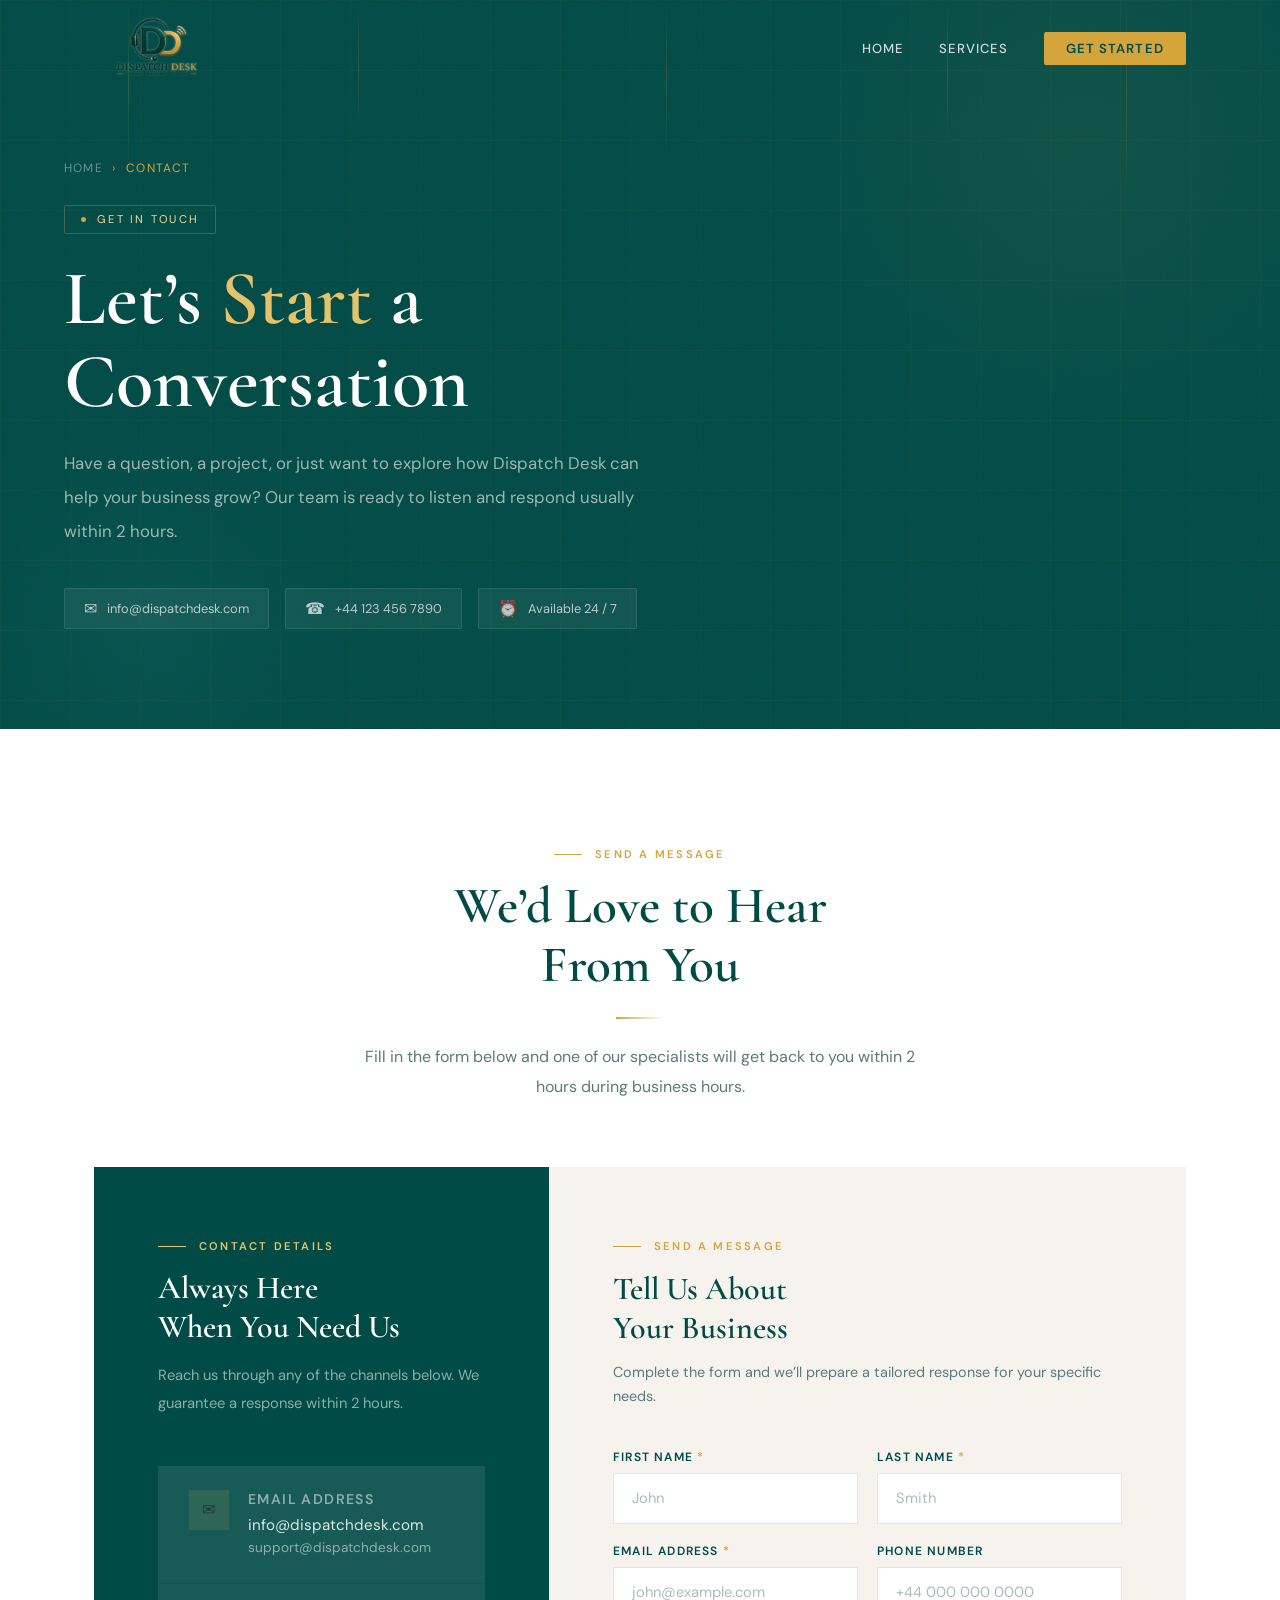
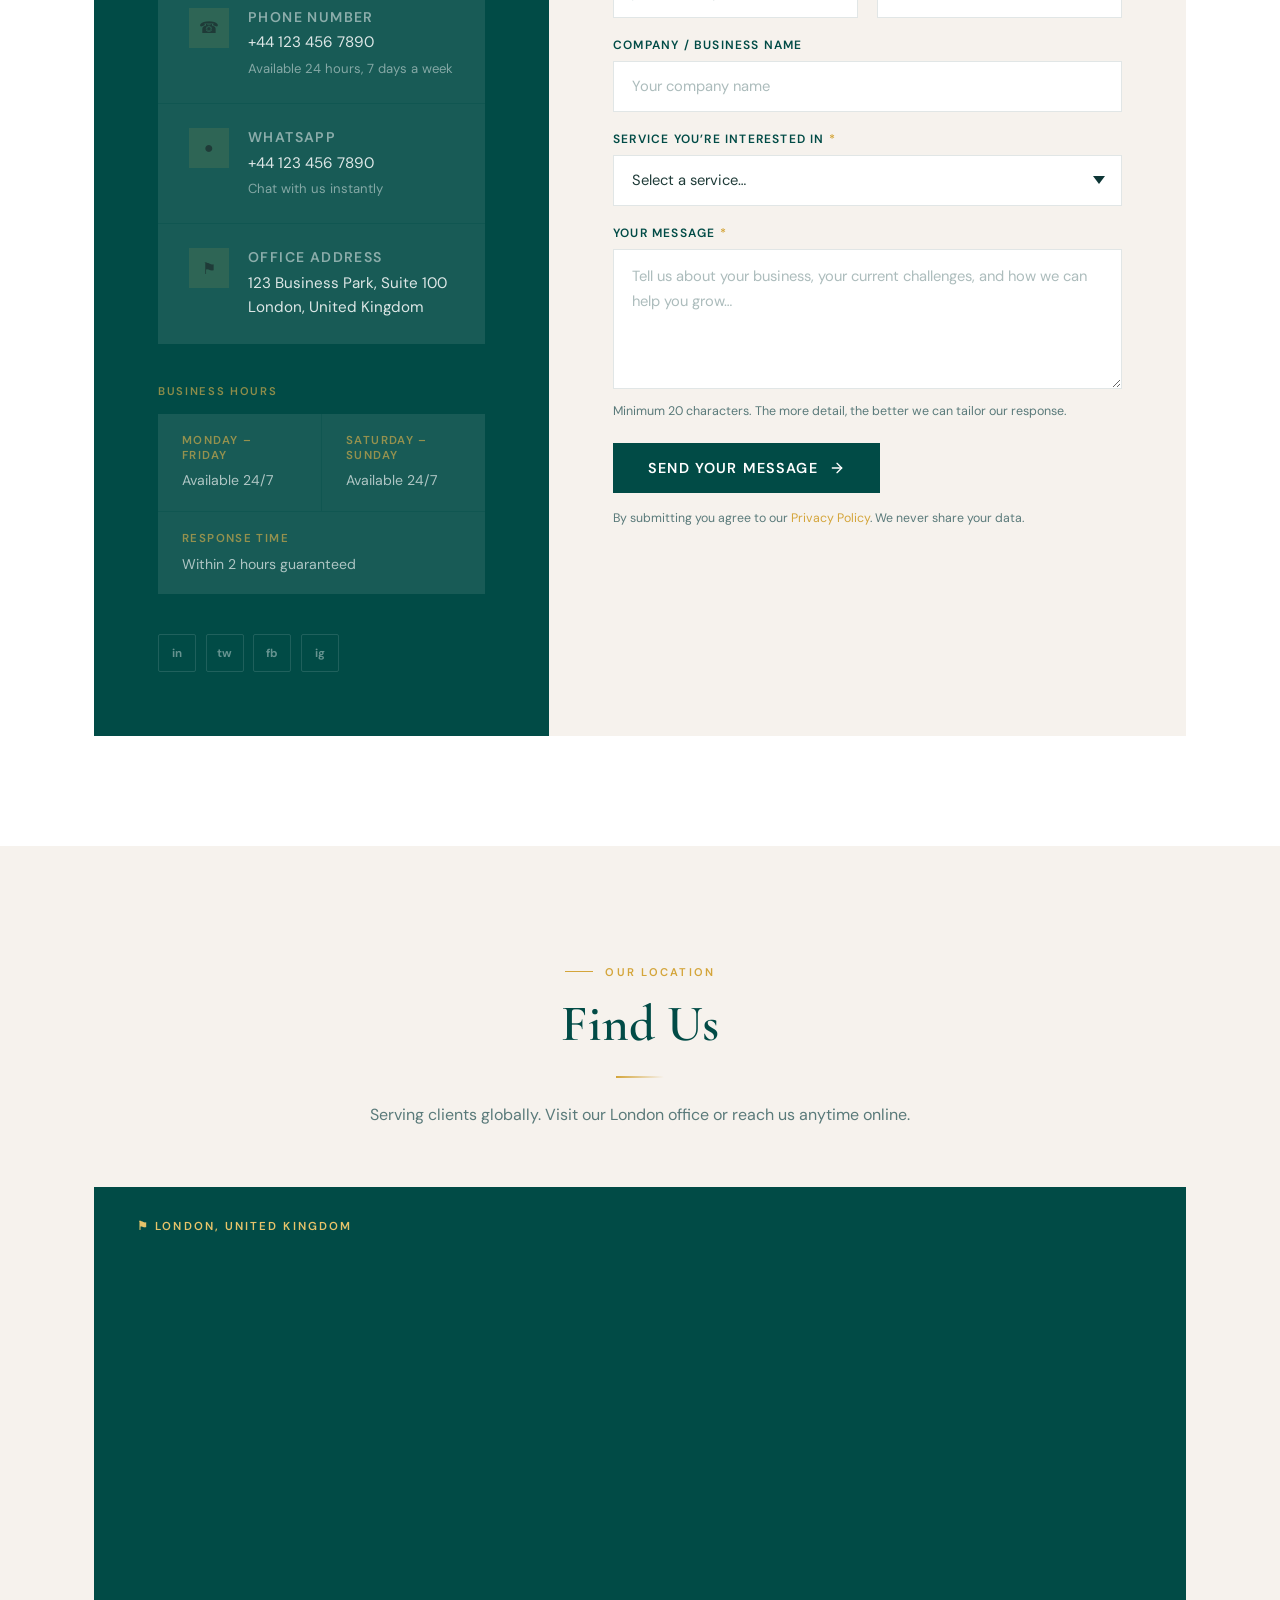
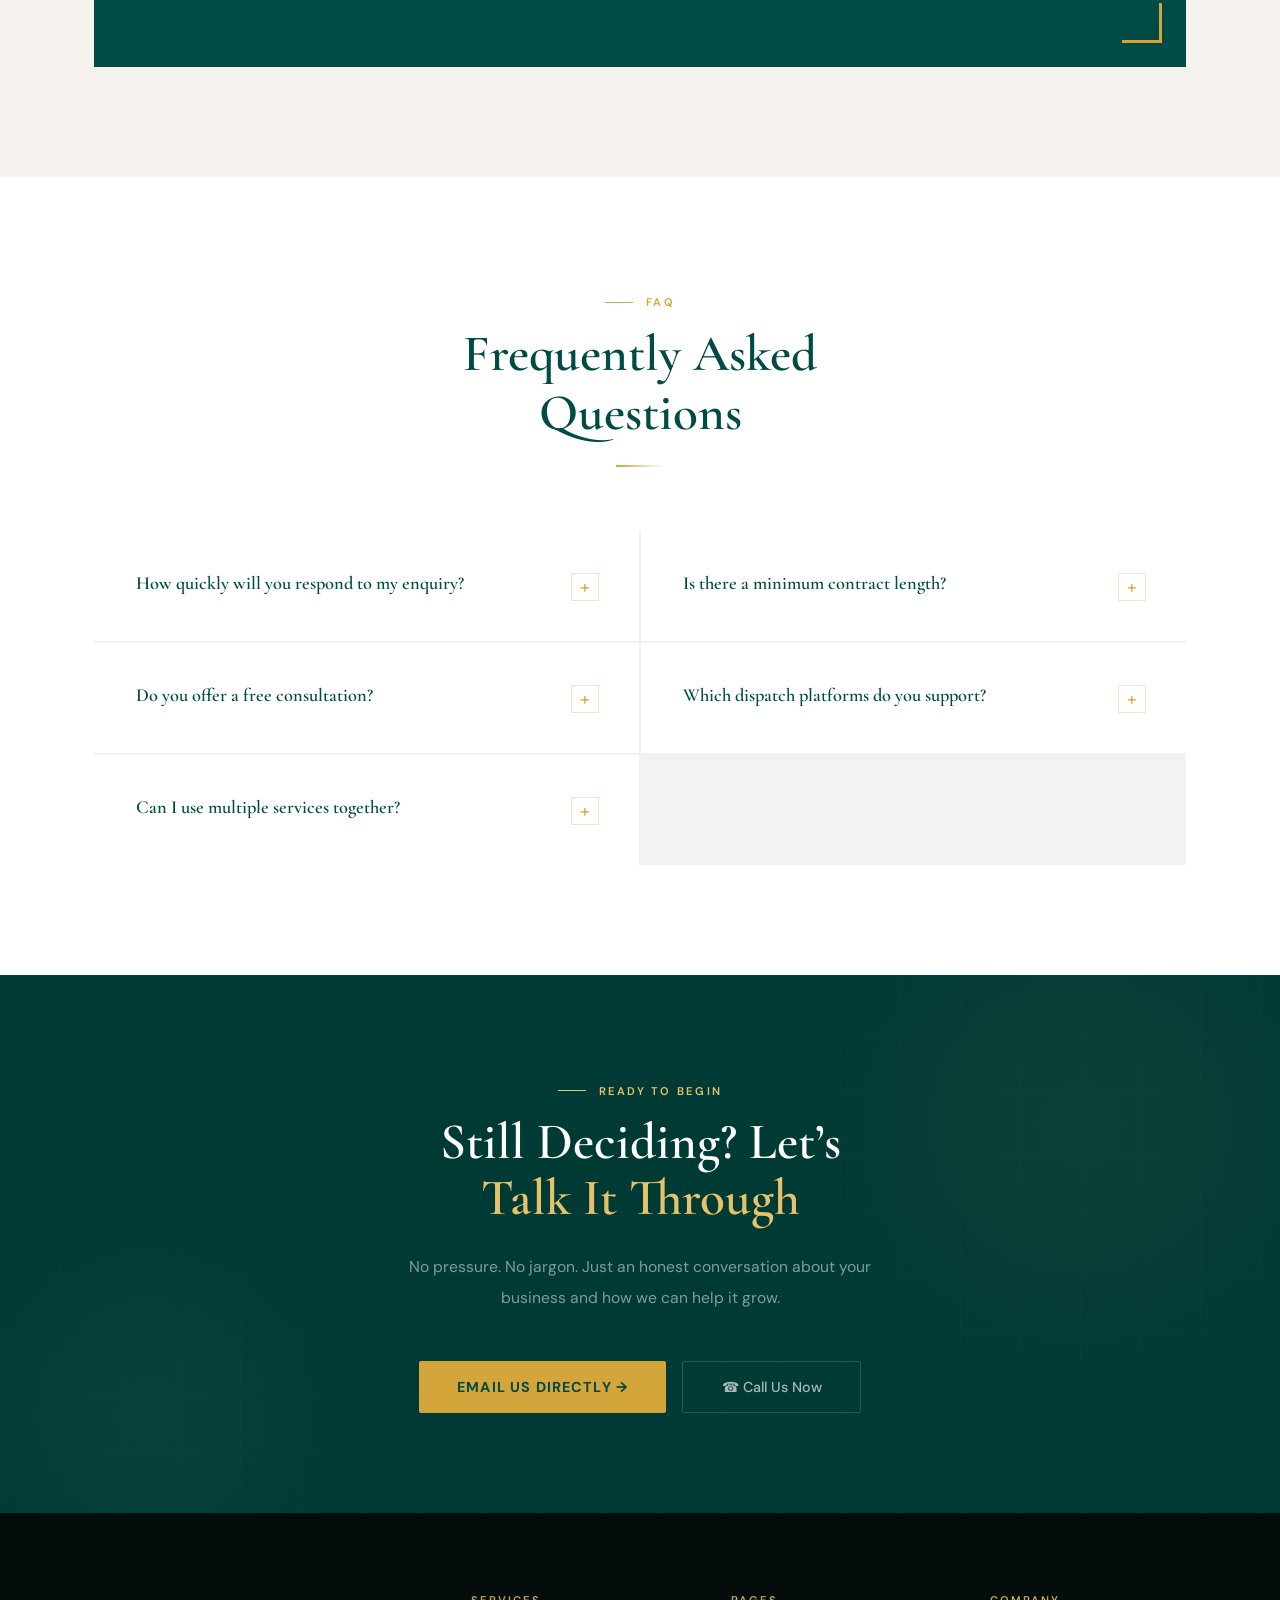
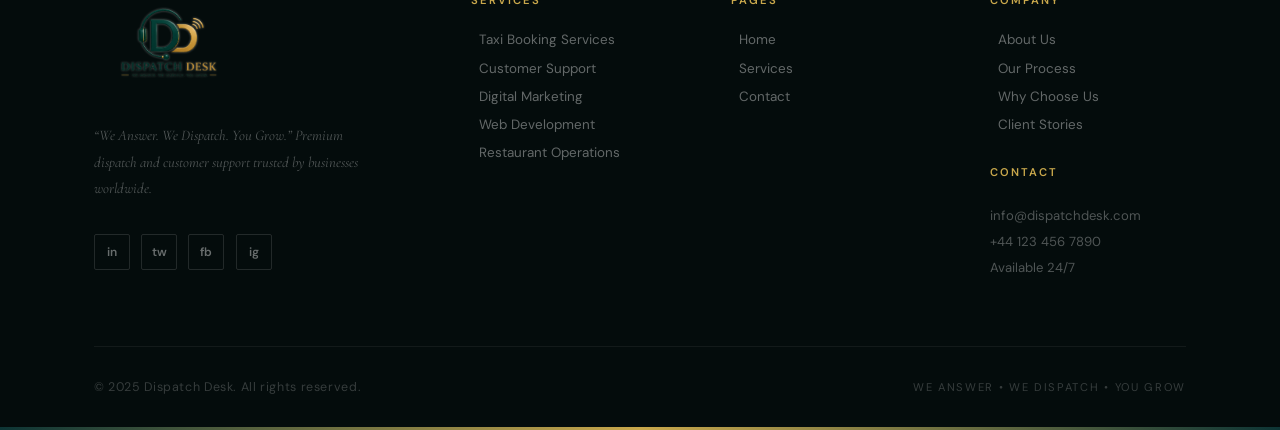
==== commit 5dbf442d: "Refresh color palette, redesign footer, and update logo Apply new emerald/gold palette from logo acr" ====
--- a/contact/index.html
+++ b/contact/index.html
@@ -8,17 +8,17 @@
 <style>
 *,*::before,*::after{margin:0;padding:0;box-sizing:border-box}
 :root{
-  --teal:#0d3535;
-  --teal-2:#1a5252;
-  --teal-3:#246060;
-  --gold:#c9a84c;
-  --gold-2:#e2c06b;
-  --gold-3:#f0d898;
-  --gold-pale:rgba(201,168,76,.12);
-  --cream:#f8f4ee;
+  --teal:#014B46;
+  --teal-2:#065E57;
+  --teal-3:#0A6B63;
+  --gold:#D4A53A;
+  --gold-2:#E6C36A;
+  --gold-3:#F4DB97;
+  --gold-pale:rgba(212,165,58,.12);
+  --cream:#F6F2ED;
   --white:#ffffff;
-  --dark:#040c0c;
-  --text:#1e3535;
+  --dark:#003A35;
+  --text:#1F3B38;
   --muted:#5a7a7a;
 }
 html{scroll-behavior:smooth}
@@ -30,8 +30,9 @@
 /* ========== NAV ========== */
 .nav{position:fixed;top:0;width:100%;z-index:9999;transition:all .4s ease}
 .nav.scrolled{background:rgba(10,30,30,.97);backdrop-filter:blur(24px);box-shadow:0 1px 0 rgba(201,168,76,.15)}
-.nav-inner{max-width:1220px;margin:0 auto;padding:0 5%;display:flex;align-items:center;justify-content:space-between;height:78px}
-.nav-logo img{height:48px;object-fit:contain;transition:transform .3s}
+.nav-inner{max-width:1220px;margin:0 auto;padding:0 5%;display:flex;align-items:center;justify-content:space-between;height:94px}
+.nav-logo{display:inline-flex;align-items:center}
+.nav-logo img{height:84px;object-fit:contain;transition:transform .3s;filter:drop-shadow(0 0 1px rgba(255,255,255,.4))}
 .nav-logo:hover img{transform:scale(1.04)}
 .nav-links{display:flex;align-items:center;gap:2.2rem;list-style:none}
 .nav-links a{color:rgba(255,255,255,.8);text-decoration:none;font-size:.82rem;font-weight:500;letter-spacing:.08em;text-transform:uppercase;transition:color .3s;position:relative;padding:4px 0}
@@ -215,15 +216,16 @@
 .btn-outline-w:hover{border-color:var(--gold-2);color:var(--gold-2);transform:translateY(-3px)}
 
 /* ========== FOOTER ========== */
-.footer{background:#040c0c;padding:80px 0 0}
+.footer{--dark:#040c0c;--teal:#0d3535;--gold:#c9a84c;background:var(--dark);padding:80px 0 0}
 .footer-inner{max-width:1220px;margin:0 auto;padding:0 5%}
 .footer-top{display:grid;grid-template-columns:1.6fr 1fr 1fr 1fr;gap:4rem;padding-bottom:4rem;border-bottom:1px solid rgba(255,255,255,.06)}
-.footer-logo{height:50px;object-fit:contain;opacity:.8;margin-bottom:1.5rem;display:block}
+.footer-logo-wrap{display:inline-block;margin-bottom:1.5rem}
+.footer-logo{height:100px;object-fit:contain;opacity:.95;display:block;filter:drop-shadow(0 0 1px rgba(255,255,255,.4))}
 .footer-tagline{font-family:'Cormorant Garamond',serif;font-size:.92rem;font-style:italic;color:rgba(255,255,255,.3);line-height:1.8;max-width:280px;margin-bottom:2rem}
 .footer-socials{display:flex;gap:.7rem}
 .social-link{width:36px;height:36px;border:1px solid rgba(255,255,255,.12);display:flex;align-items:center;justify-content:center;color:rgba(255,255,255,.4);font-size:.75rem;font-weight:600;text-decoration:none;transition:all .3s;border-radius:2px}
 .social-link:hover{border-color:var(--gold);color:var(--gold);background:rgba(201,168,76,.08)}
-.footer-col h5{font-size:.7rem;letter-spacing:.18em;text-transform:uppercase;color:var(--gold);font-weight:600;margin-bottom:1.5rem}
+.footer-top h5{font-size:.7rem;letter-spacing:.18em;text-transform:uppercase;color:var(--gold);font-weight:600;margin-bottom:1.5rem}
 .footer-links{list-style:none;display:flex;flex-direction:column;gap:.7rem}
 .footer-links a{font-size:.84rem;color:rgba(255,255,255,.38);text-decoration:none;transition:all .3s;display:flex;align-items:center;gap:.5rem}
 .footer-links a::before{content:'';width:0;height:1px;background:var(--gold);transition:width .3s;flex-shrink:0}
@@ -265,16 +267,13 @@
 
 <!-- MOBILE MENU -->
 <div class="mobile-menu" id="mobileMenu">
-  <div class="mobile-menu-logo"><img src="../logo.jpg" alt=""></div>
+  <div class="mobile-menu-logo"><img src="../logo.png" alt=""></div>
   <ul class="mobile-menu-links">
-    <li><a href="index.html" onclick="closeMenu()">Home</a></li>
-    <li><a href="services.html" onclick="closeMenu()">Services</a></li>
-    <li><a href="#contact-form" onclick="closeMenu()">Send Message</a></li>
-    <li><a href="#faq" onclick="closeMenu()">FAQ</a></li>
-    <li><a href="#map" onclick="closeMenu()">Find Us</a></li>
+    <li><a href="../" onclick="closeMenu()">Home</a></li>
+    <li><a href="../services/" onclick="closeMenu()">Services</a></li>
   </ul>
   <div class="mobile-menu-bottom">
-    <a href="mailto:info@dispatchdesk.com" onclick="closeMenu()">Email Us &rarr;</a>
+    <a href="#contact-form" onclick="closeMenu()">Get Started &rarr;</a>
     <div class="mobile-menu-tagline">We Answer &bull; We Dispatch &bull; You Grow</div>
   </div>
 </div>
@@ -282,13 +281,11 @@
 <!-- NAV -->
 <nav class="nav scrolled" id="mainNav">
   <div class="nav-inner">
-    <a class="nav-logo" href="index.html"><img src="../logo.jpg" alt="Dispatch Desk"></a>
+    <a class="nav-logo" href="../"><img src="../logo.png" alt="Dispatch Desk"></a>
     <ul class="nav-links">
-      <li><a href="index.html">Home</a></li>
-      <li><a href="services.html">Services</a></li>
-      <li><a href="#contact-form">Send Message</a></li>
-      <li><a href="#faq">FAQ</a></li>
-      <li><a href="mailto:info@dispatchdesk.com" class="nav-cta-btn">Email Us</a></li>
+      <li><a href="../">Home</a></li>
+      <li><a href="../services/">Services</a></li>
+      <li><a href="#contact-form" class="nav-cta-btn">Get Started</a></li>
     </ul>
     <div class="nav-hamburger" id="hamburger" onclick="toggleMenu()">
       <span></span><span></span><span></span>
@@ -305,7 +302,7 @@
   <div class="hero-lines"><span></span><span></span><span></span><span></span><span></span></div>
   <div class="hero-inner">
     <div class="breadcrumb">
-      <a href="index.html">Home</a><span>&rsaquo;</span><span>Contact</span>
+      <a href="../">Home</a><span>&rsaquo;</span><span>Contact</span>
     </div>
     <div class="hero-tag"><span class="hero-tag-dot"></span>Get In Touch</div>
     <h1>Let&rsquo;s <span class="gold">Start</span> a<br>Conversation</h1>
@@ -532,8 +529,8 @@
   <div class="footer-inner">
     <div class="footer-top">
       <div data-reveal="up">
-        <img src="../logo.jpg" alt="Dispatch Desk" class="footer-logo">
-        <p class="footer-tagline">&ldquo;We Answer. We Dispatch. You Grow.&rdquo; Premium dispatch and customer support trusted by 500+ businesses globally.</p>
+        <span class="footer-logo-wrap"><img src="../logo.png" alt="Dispatch Desk" class="footer-logo"></span>
+        <p class="footer-tagline">&ldquo;We Answer. We Dispatch. You Grow.&rdquo; Premium dispatch and customer support trusted by businesses worldwide.</p>
         <div class="footer-socials">
           <a href="#" class="social-link">in</a>
           <a href="#" class="social-link">tw</a>
@@ -544,33 +541,28 @@
       <div data-reveal="up">
         <h5>Services</h5>
         <ul class="footer-links">
-          <li><a href="services.html#taxi">Taxi Booking Services</a></li>
-          <li><a href="services.html#support">Customer Support</a></li>
-          <li><a href="services.html#marketing">Digital Marketing</a></li>
-          <li><a href="services.html#webdev">Web Development</a></li>
-          <li><a href="services.html#restaurant">Restaurant Operations</a></li>
+          <li><a href="../services/#taxi-booking">Taxi Booking Services</a></li>
+          <li><a href="../services/#customer-support">Customer Support</a></li>
+          <li><a href="../services/#digital-marketing">Digital Marketing</a></li>
+          <li><a href="../services/#web-development">Web Development</a></li>
+          <li><a href="../services/#restaurant-operations">Restaurant Operations</a></li>
         </ul>
       </div>
       <div data-reveal="up">
-        <h5>Expertise</h5>
+        <h5>Pages</h5>
         <ul class="footer-links">
-          <li><a href="#">Autocab</a></li>
-          <li><a href="#">iCabbi</a></li>
-          <li><a href="#">Cab 9</a></li>
-          <li><a href="#">Cordic</a></li>
-          <li><a href="#">Cab Treasure</a></li>
-          <li><a href="#">Data Master</a></li>
+          <li><a href="../">Home</a></li>
+          <li><a href="../services/">Services</a></li>
+          <li><a href="./">Contact</a></li>
         </ul>
       </div>
       <div data-reveal="up">
         <h5>Company</h5>
         <ul class="footer-links">
-          <li><a href="index.html">Home</a></li>
-          <li><a href="index.html#about">About Us</a></li>
-          <li><a href="services.html">Our Services</a></li>
-          <li><a href="index.html#why-us">Why Choose Us</a></li>
-          <li><a href="index.html#testimonials">Client Stories</a></li>
-          <li><a href="#">Privacy Policy</a></li>
+          <li><a href="../#about">About Us</a></li>
+          <li><a href="../#process">Our Process</a></li>
+          <li><a href="../#why-us">Why Choose Us</a></li>
+          <li><a href="../#testimonials">Client Stories</a></li>
         </ul>
         <div style="margin-top:2rem">
           <h5>Contact</h5>
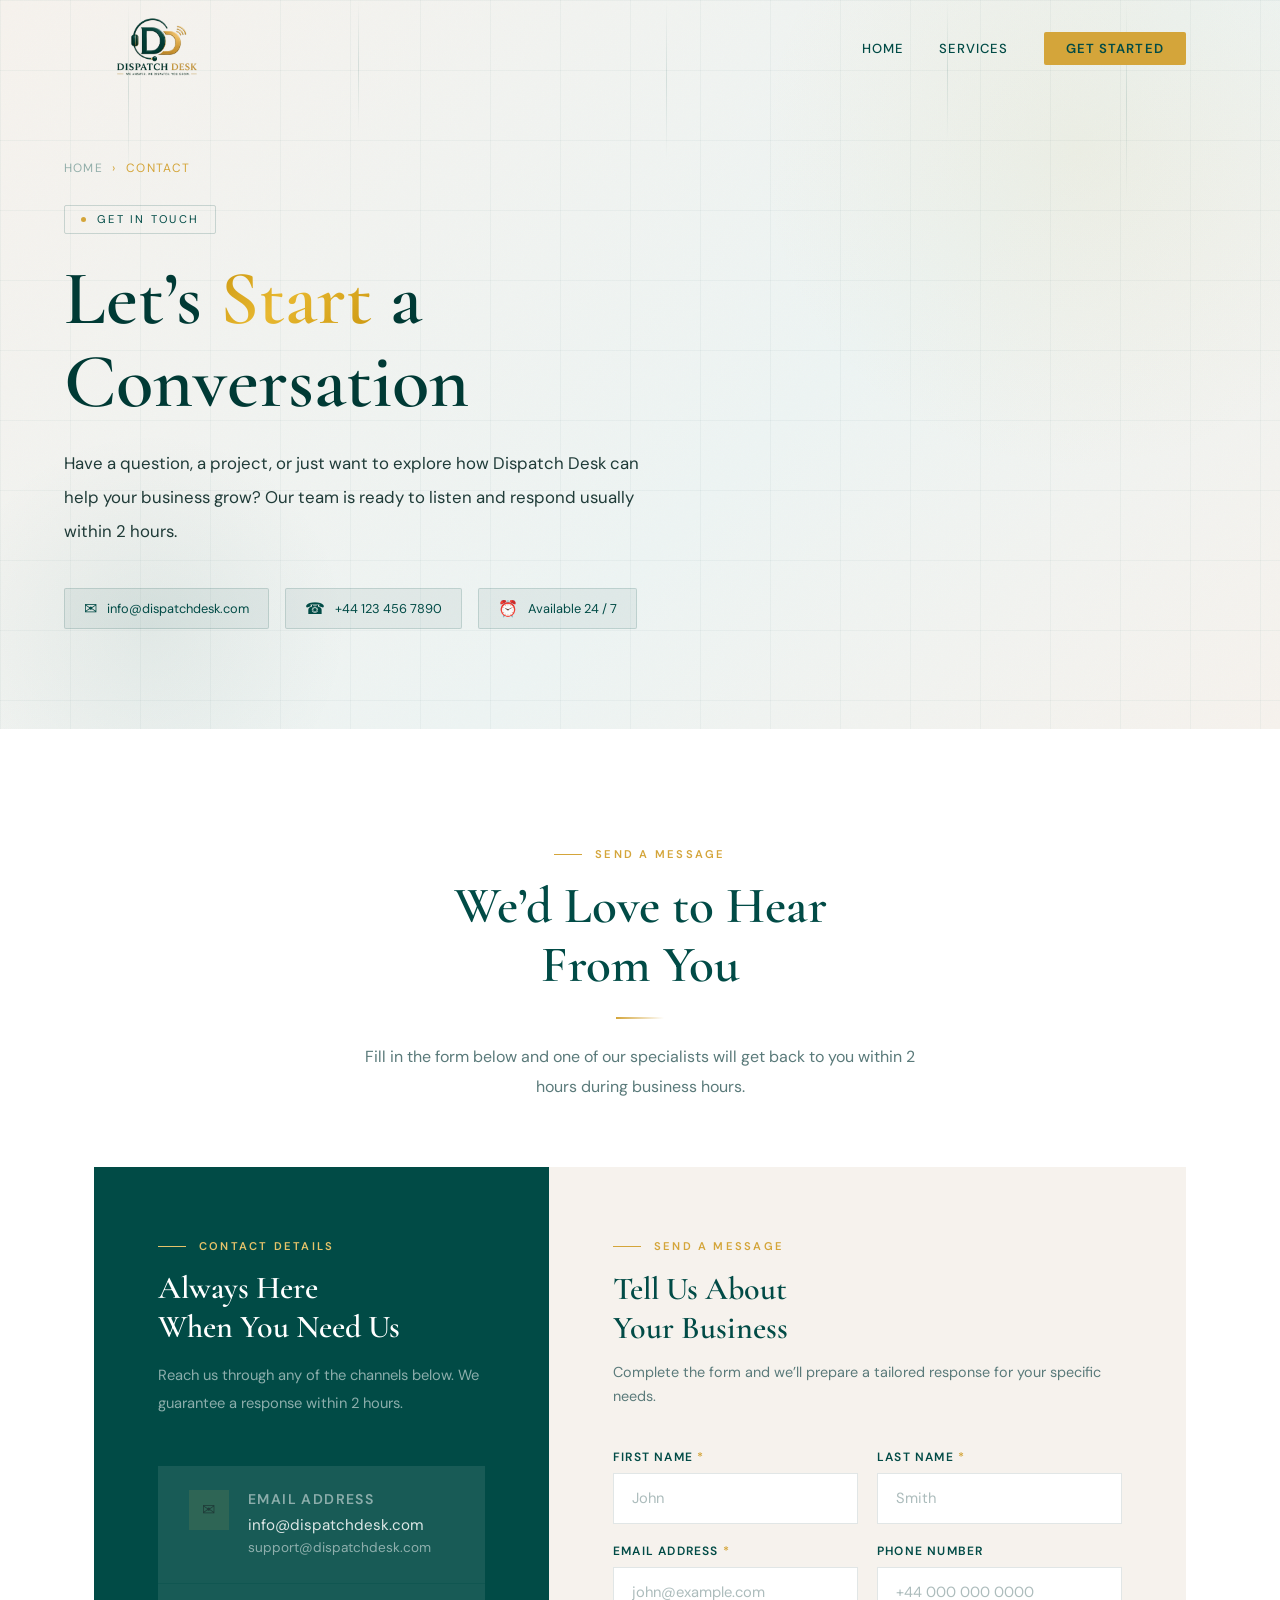
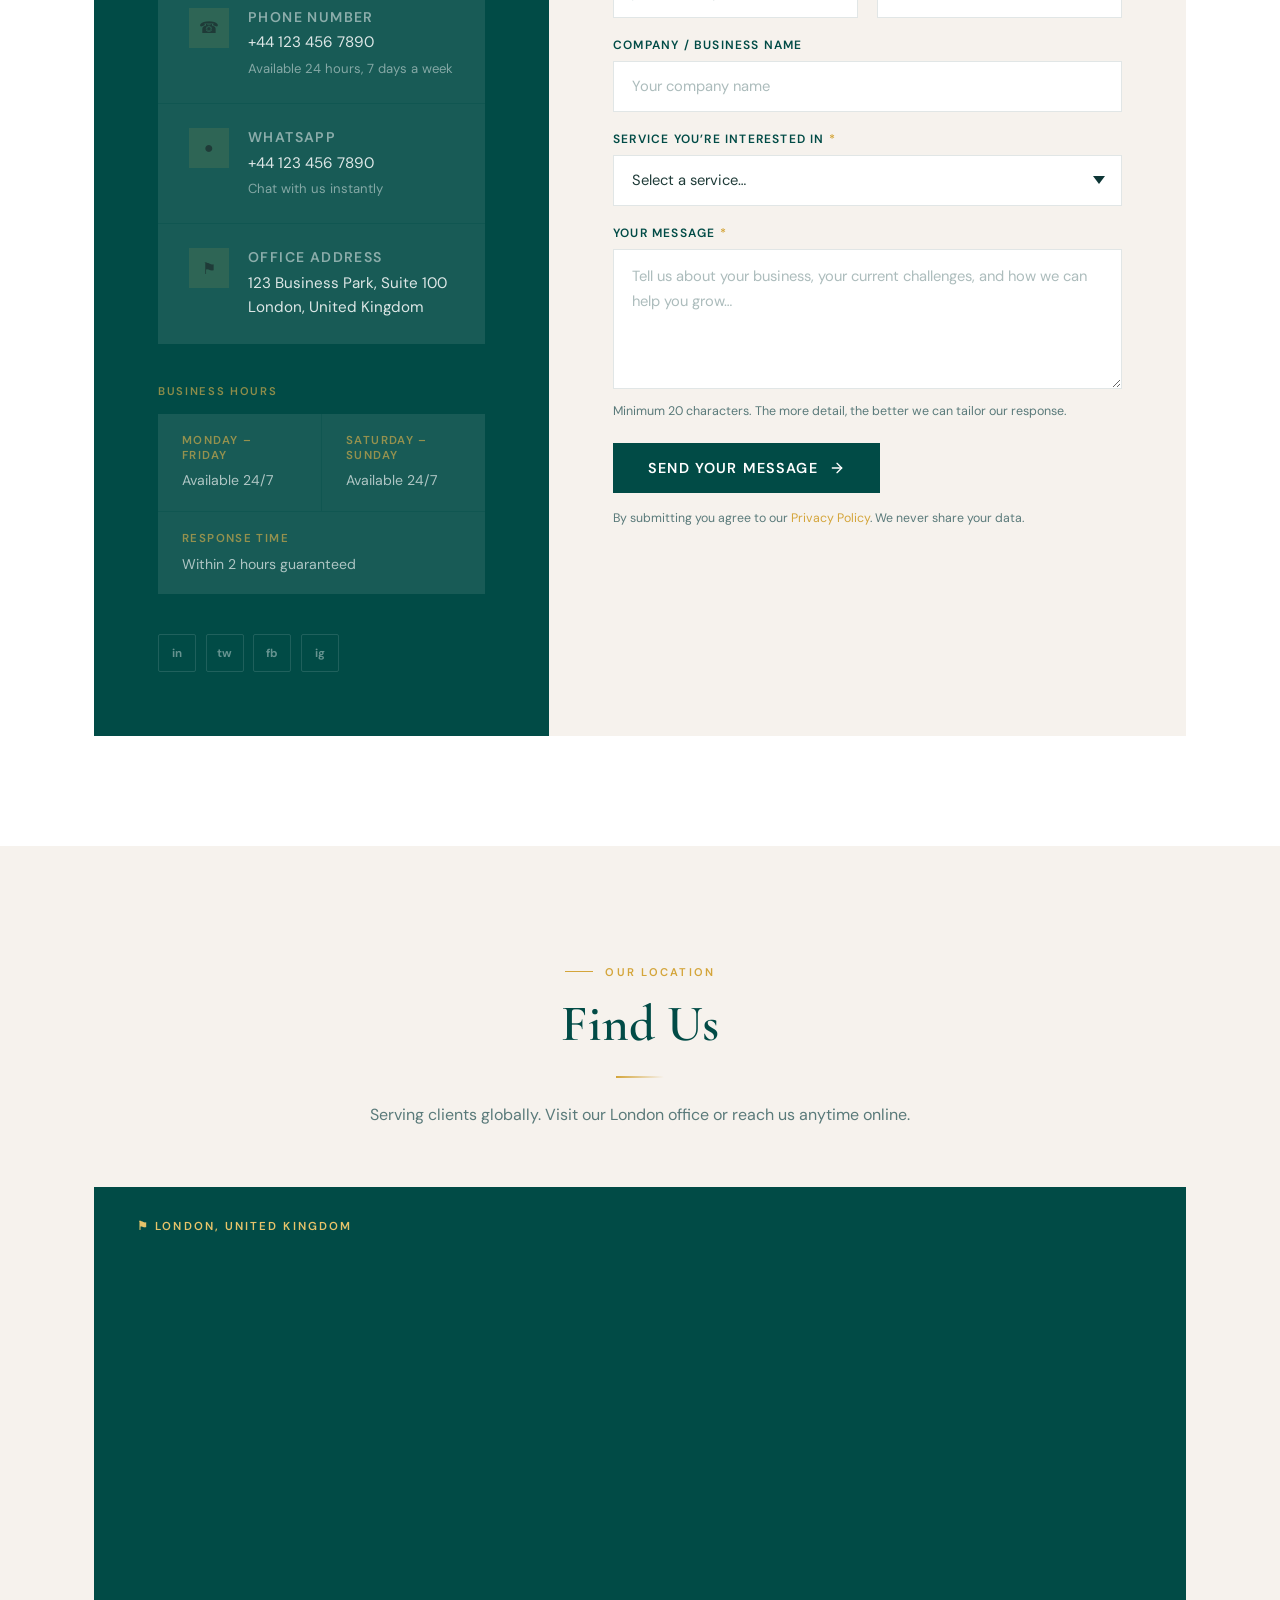
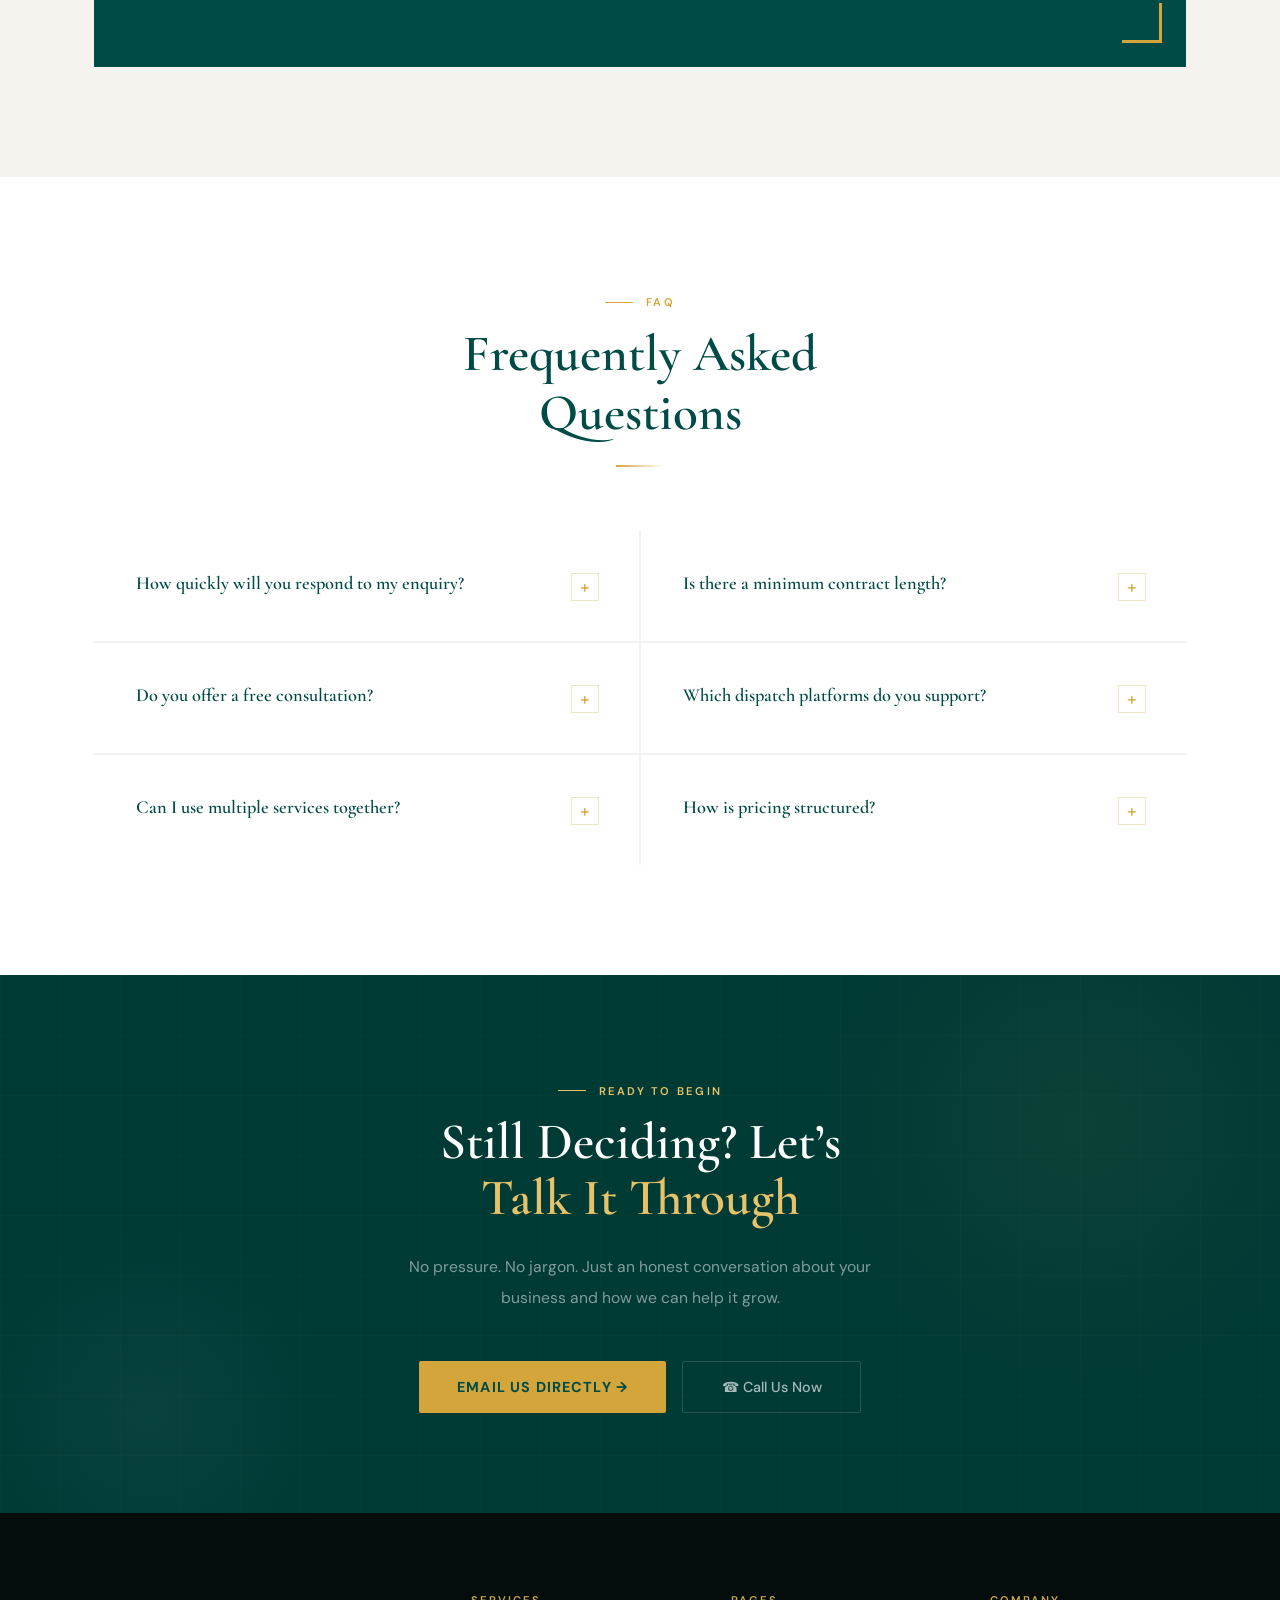
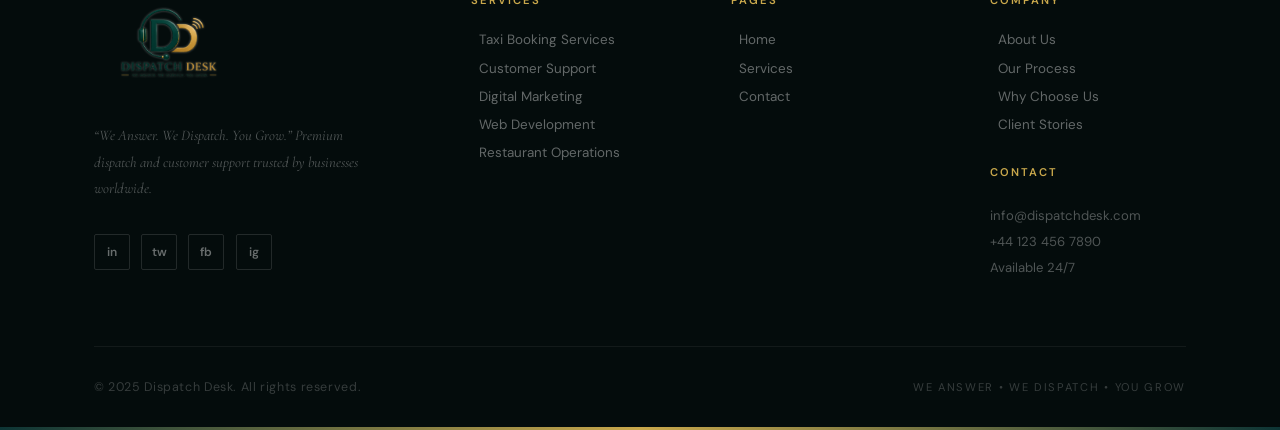
==== commit e007d1a0: "Redesign hero, advantage section, and contact tiles for professional polish - Hero: replace abstract" ====
--- a/contact/index.html
+++ b/contact/index.html
@@ -29,13 +29,15 @@
 
 /* ========== NAV ========== */
 .nav{position:fixed;top:0;width:100%;z-index:9999;transition:all .4s ease}
-.nav.scrolled{background:rgba(10,30,30,.97);backdrop-filter:blur(24px);box-shadow:0 1px 0 rgba(201,168,76,.15)}
+.nav.scrolled{background:rgba(246,242,237,.97);backdrop-filter:blur(24px);box-shadow:0 2px 16px rgba(0,0,0,.08)}
+.nav.scrolled .nav-links a{color:var(--teal)}
+.nav.scrolled .nav-links a:hover{color:var(--gold)}
 .nav-inner{max-width:1220px;margin:0 auto;padding:0 5%;display:flex;align-items:center;justify-content:space-between;height:94px}
 .nav-logo{display:inline-flex;align-items:center}
-.nav-logo img{height:84px;object-fit:contain;transition:transform .3s;filter:drop-shadow(0 0 1px rgba(255,255,255,.4))}
+.nav-logo img{height:84px;object-fit:contain;transition:transform .3s;filter:none}
 .nav-logo:hover img{transform:scale(1.04)}
 .nav-links{display:flex;align-items:center;gap:2.2rem;list-style:none}
-.nav-links a{color:rgba(255,255,255,.8);text-decoration:none;font-size:.82rem;font-weight:500;letter-spacing:.08em;text-transform:uppercase;transition:color .3s;position:relative;padding:4px 0}
+.nav-links a{color:var(--teal);text-decoration:none;font-size:.82rem;font-weight:500;letter-spacing:.08em;text-transform:uppercase;transition:color .3s;position:relative;padding:4px 0}
 .nav-links a::after{content:'';position:absolute;bottom:0;left:0;width:0;height:1px;background:var(--gold-2);transition:width .35s ease}
 .nav-links a:hover{color:var(--gold-2)}
 .nav-links a:hover::after,.nav-links a.active::after{width:100%}
@@ -69,14 +71,14 @@
 .mobile-menu-tagline{font-size:.78rem;letter-spacing:.2em;text-transform:uppercase;color:rgba(255,255,255,.25)}
 
 /* ========== HERO ========== */
-.page-hero{padding:160px 5% 100px;background:var(--teal);position:relative;overflow:hidden}
-.hero-noise{position:absolute;inset:0;opacity:.03;background-image:url("data:image/svg+xml,%3Csvg viewBox='0 0 256 256' xmlns='http://www.w3.org/2000/svg'%3E%3Cfilter id='n'%3E%3CfeTurbulence type='fractalNoise' baseFrequency='0.9' numOctaves='4' stitchTiles='stitch'/%3E%3C/filter%3E%3Crect width='100%25' height='100%25' filter='url(%23n)'/%3E%3C/svg%3E");background-size:200px;pointer-events:none}
-.hero-grid{position:absolute;inset:0;background-image:linear-gradient(rgba(201,168,76,.04) 1px,transparent 1px),linear-gradient(90deg,rgba(201,168,76,.04) 1px,transparent 1px);background-size:70px 70px;pointer-events:none}
-.hero-glow{position:absolute;width:700px;height:700px;border-radius:50%;background:radial-gradient(circle,rgba(201,168,76,.07) 0%,transparent 65%);top:-200px;right:-150px;pointer-events:none;animation:glowPulse 8s ease-in-out infinite alternate}
-.hero-glow-2{position:absolute;width:400px;height:400px;border-radius:50%;background:radial-gradient(circle,rgba(42,122,122,.15) 0%,transparent 70%);bottom:-100px;left:-50px;pointer-events:none}
+.page-hero{padding:160px 5% 100px;background:linear-gradient(135deg,var(--cream) 0%,#edf4f3 60%,var(--cream) 100%);position:relative;overflow:hidden}
+.hero-noise{position:absolute;inset:0;opacity:.025;background-image:url("data:image/svg+xml,%3Csvg viewBox='0 0 256 256' xmlns='http://www.w3.org/2000/svg'%3E%3Cfilter id='n'%3E%3CfeTurbulence type='fractalNoise' baseFrequency='0.9' numOctaves='4' stitchTiles='stitch'/%3E%3C/filter%3E%3Crect width='100%25' height='100%25' filter='url(%23n)'/%3E%3C/svg%3E");background-size:200px;pointer-events:none}
+.hero-grid{position:absolute;inset:0;background-image:linear-gradient(rgba(1,75,70,.04) 1px,transparent 1px),linear-gradient(90deg,rgba(1,75,70,.04) 1px,transparent 1px);background-size:70px 70px;pointer-events:none}
+.hero-glow{position:absolute;width:700px;height:700px;border-radius:50%;background:radial-gradient(circle,rgba(212,165,58,.08) 0%,transparent 65%);top:-200px;right:-150px;pointer-events:none;animation:glowPulse 8s ease-in-out infinite alternate}
+.hero-glow-2{position:absolute;width:400px;height:400px;border-radius:50%;background:radial-gradient(circle,rgba(1,75,70,.06) 0%,transparent 70%);bottom:-100px;left:-50px;pointer-events:none}
 @keyframes glowPulse{0%{transform:scale(1)}100%{transform:scale(1.15)}}
 .hero-lines{position:absolute;inset:0;overflow:hidden;pointer-events:none}
-.hero-lines span{position:absolute;width:1px;background:linear-gradient(to bottom,transparent,rgba(201,168,76,.2),transparent);animation:lineRise 10s linear infinite}
+.hero-lines span{position:absolute;width:1px;background:linear-gradient(to bottom,transparent,rgba(1,75,70,.12),transparent);animation:lineRise 10s linear infinite}
 .hero-lines span:nth-child(1){left:10%;height:180px;animation-duration:9s}
 .hero-lines span:nth-child(2){left:28%;height:130px;animation-duration:12s;animation-delay:2s}
 .hero-lines span:nth-child(3){left:52%;height:160px;animation-duration:8s;animation-delay:4s}
@@ -84,18 +86,18 @@
 .hero-lines span:nth-child(5){left:88%;height:200px;animation-duration:10s;animation-delay:3s}
 @keyframes lineRise{0%{top:110%;opacity:0}10%{opacity:1}90%{opacity:1}100%{top:-20%;opacity:0}}
 .hero-inner{max-width:1220px;margin:0 auto;position:relative;z-index:1}
-.breadcrumb{display:flex;align-items:center;gap:.6rem;font-size:.75rem;letter-spacing:.1em;text-transform:uppercase;color:rgba(255,255,255,.4);margin-bottom:1.8rem;opacity:0;animation:aUp .7s ease .2s forwards}
-.breadcrumb a{color:rgba(255,255,255,.4);text-decoration:none;transition:color .3s}
+.breadcrumb{display:flex;align-items:center;gap:.6rem;font-size:.75rem;letter-spacing:.1em;text-transform:uppercase;color:rgba(1,75,70,.4);margin-bottom:1.8rem;opacity:0;animation:aUp .7s ease .2s forwards}
+.breadcrumb a{color:rgba(1,75,70,.4);text-decoration:none;transition:color .3s}
 .breadcrumb a:hover{color:var(--gold)}
 .breadcrumb span{color:var(--gold)}
-.hero-tag{display:inline-flex;align-items:center;gap:.7rem;border:1px solid rgba(201,168,76,.3);padding:.4rem 1rem;border-radius:2px;font-size:.7rem;letter-spacing:.2em;text-transform:uppercase;color:var(--gold-3);margin-bottom:1.5rem;opacity:0;animation:aUp .7s ease .3s forwards}
+.hero-tag{display:inline-flex;align-items:center;gap:.7rem;border:1px solid rgba(1,75,70,.18);padding:.4rem 1rem;border-radius:2px;font-size:.7rem;letter-spacing:.2em;text-transform:uppercase;color:var(--teal);margin-bottom:1.5rem;opacity:0;animation:aUp .7s ease .3s forwards}
 .hero-tag-dot{width:5px;height:5px;border-radius:50%;background:var(--gold);animation:blink 2s ease infinite}
 @keyframes blink{0%,100%{opacity:1}50%{opacity:.2}}
-.page-hero h1{font-family:'Cormorant Garamond',serif;font-size:clamp(3rem,6vw,5rem);font-weight:600;color:var(--white);line-height:1.08;margin-bottom:1.5rem;opacity:0;animation:aUp .9s ease .4s forwards}
-.page-hero h1 .gold{color:var(--gold-2)}
-.page-hero p{font-size:1.05rem;color:rgba(255,255,255,.6);line-height:2;max-width:580px;opacity:0;animation:aUp .9s ease .6s forwards}
+.page-hero h1{font-family:'Cormorant Garamond',serif;font-size:clamp(3rem,6vw,5rem);font-weight:600;color:var(--dark);line-height:1.08;margin-bottom:1.5rem;opacity:0;animation:aUp .9s ease .4s forwards}
+.page-hero h1 .gold{background:linear-gradient(135deg,#C9950E 0%,#E8B830 45%,#C9950E 100%);-webkit-background-clip:text;-webkit-text-fill-color:transparent;background-clip:text}
+.page-hero p{font-size:1.05rem;color:var(--text);line-height:2;max-width:580px;opacity:0;animation:aUp .9s ease .6s forwards}
 .hero-contact-pills{display:flex;gap:1rem;flex-wrap:wrap;margin-top:2.5rem;opacity:0;animation:aUp .9s ease .8s forwards}
-.contact-pill{display:inline-flex;align-items:center;gap:.6rem;background:rgba(255,255,255,.06);border:1px solid rgba(255,255,255,.1);padding:.55rem 1.2rem;font-size:.8rem;color:rgba(255,255,255,.7);border-radius:2px;text-decoration:none;transition:all .3s}
+.contact-pill{display:inline-flex;align-items:center;gap:.6rem;background:rgba(1,75,70,.06);border:1px solid rgba(1,75,70,.15);padding:.55rem 1.2rem;font-size:.8rem;color:var(--teal);border-radius:2px;text-decoration:none;transition:all .3s}
 .contact-pill:hover{background:var(--gold);border-color:var(--gold);color:var(--teal);font-weight:600}
 .contact-pill-icon{font-size:1rem}
 @keyframes aUp{from{opacity:0;transform:translateY(24px)}to{opacity:1;transform:translateY(0)}}
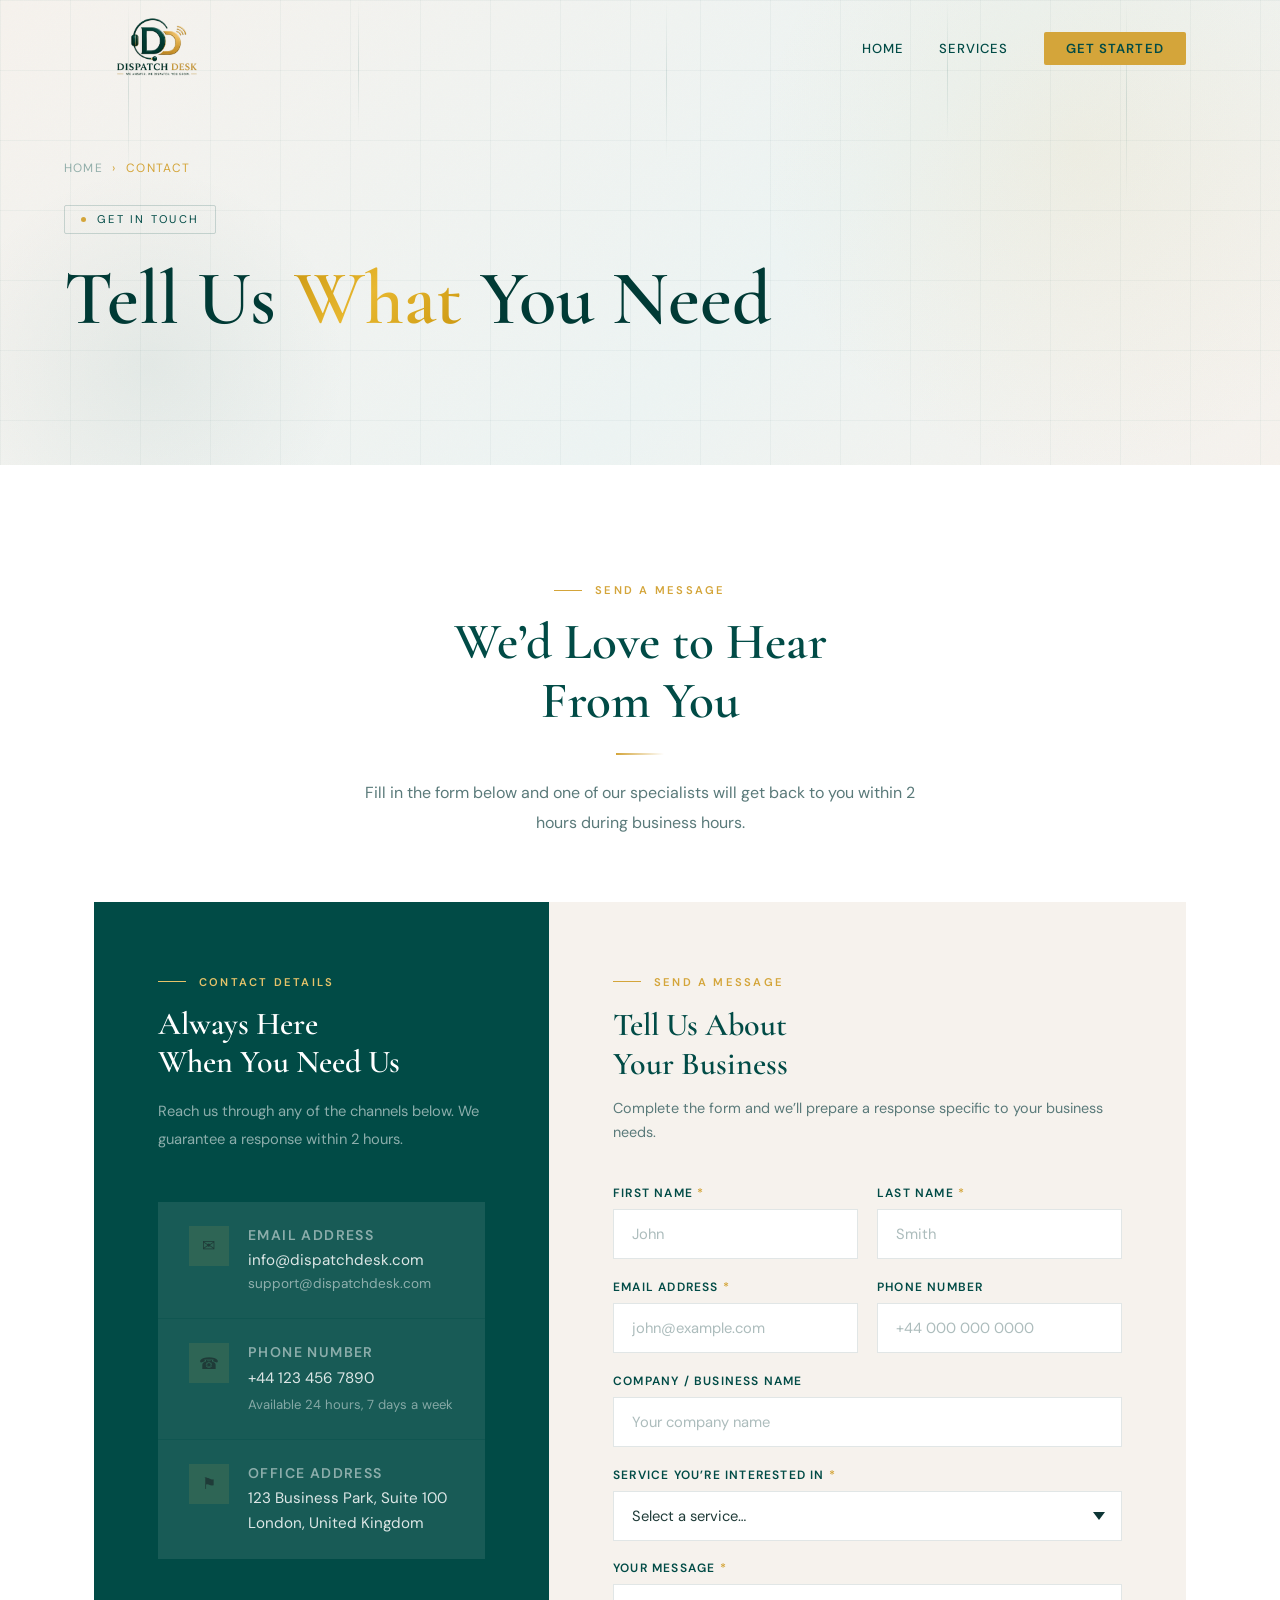
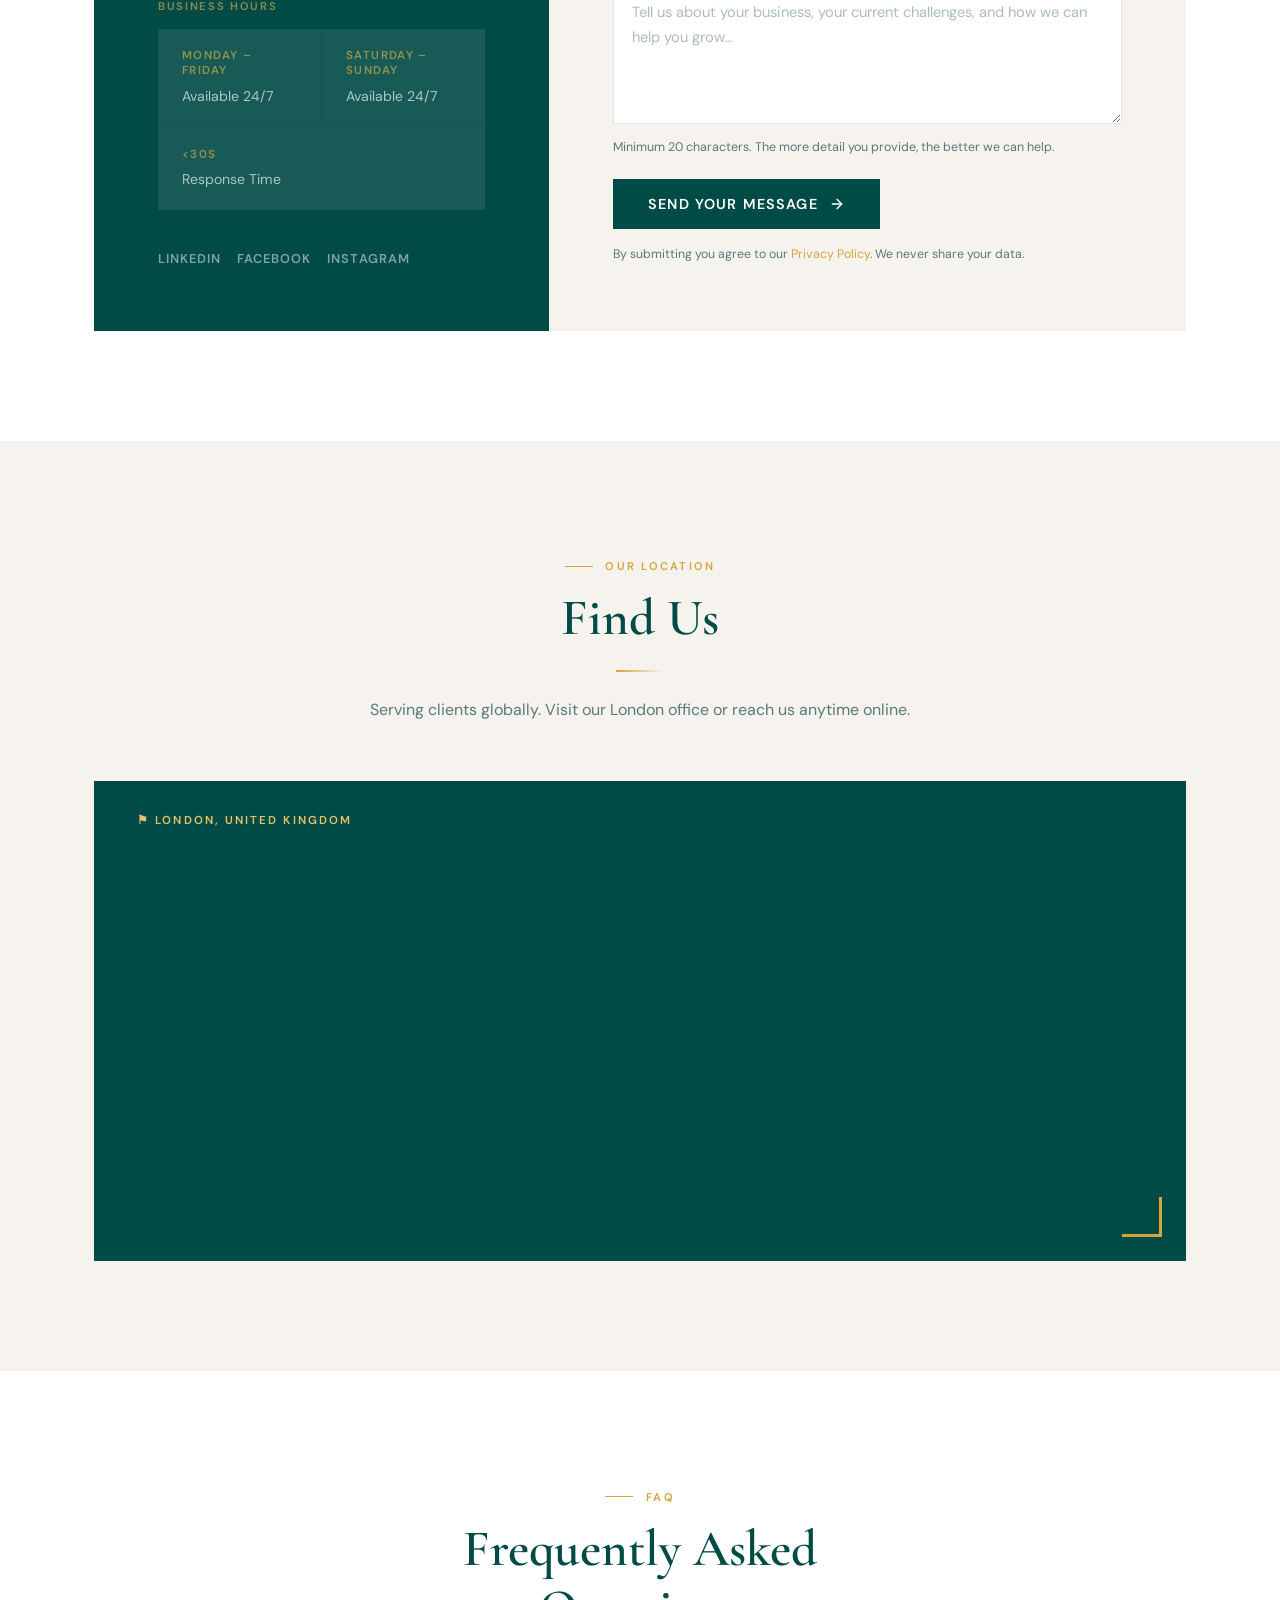
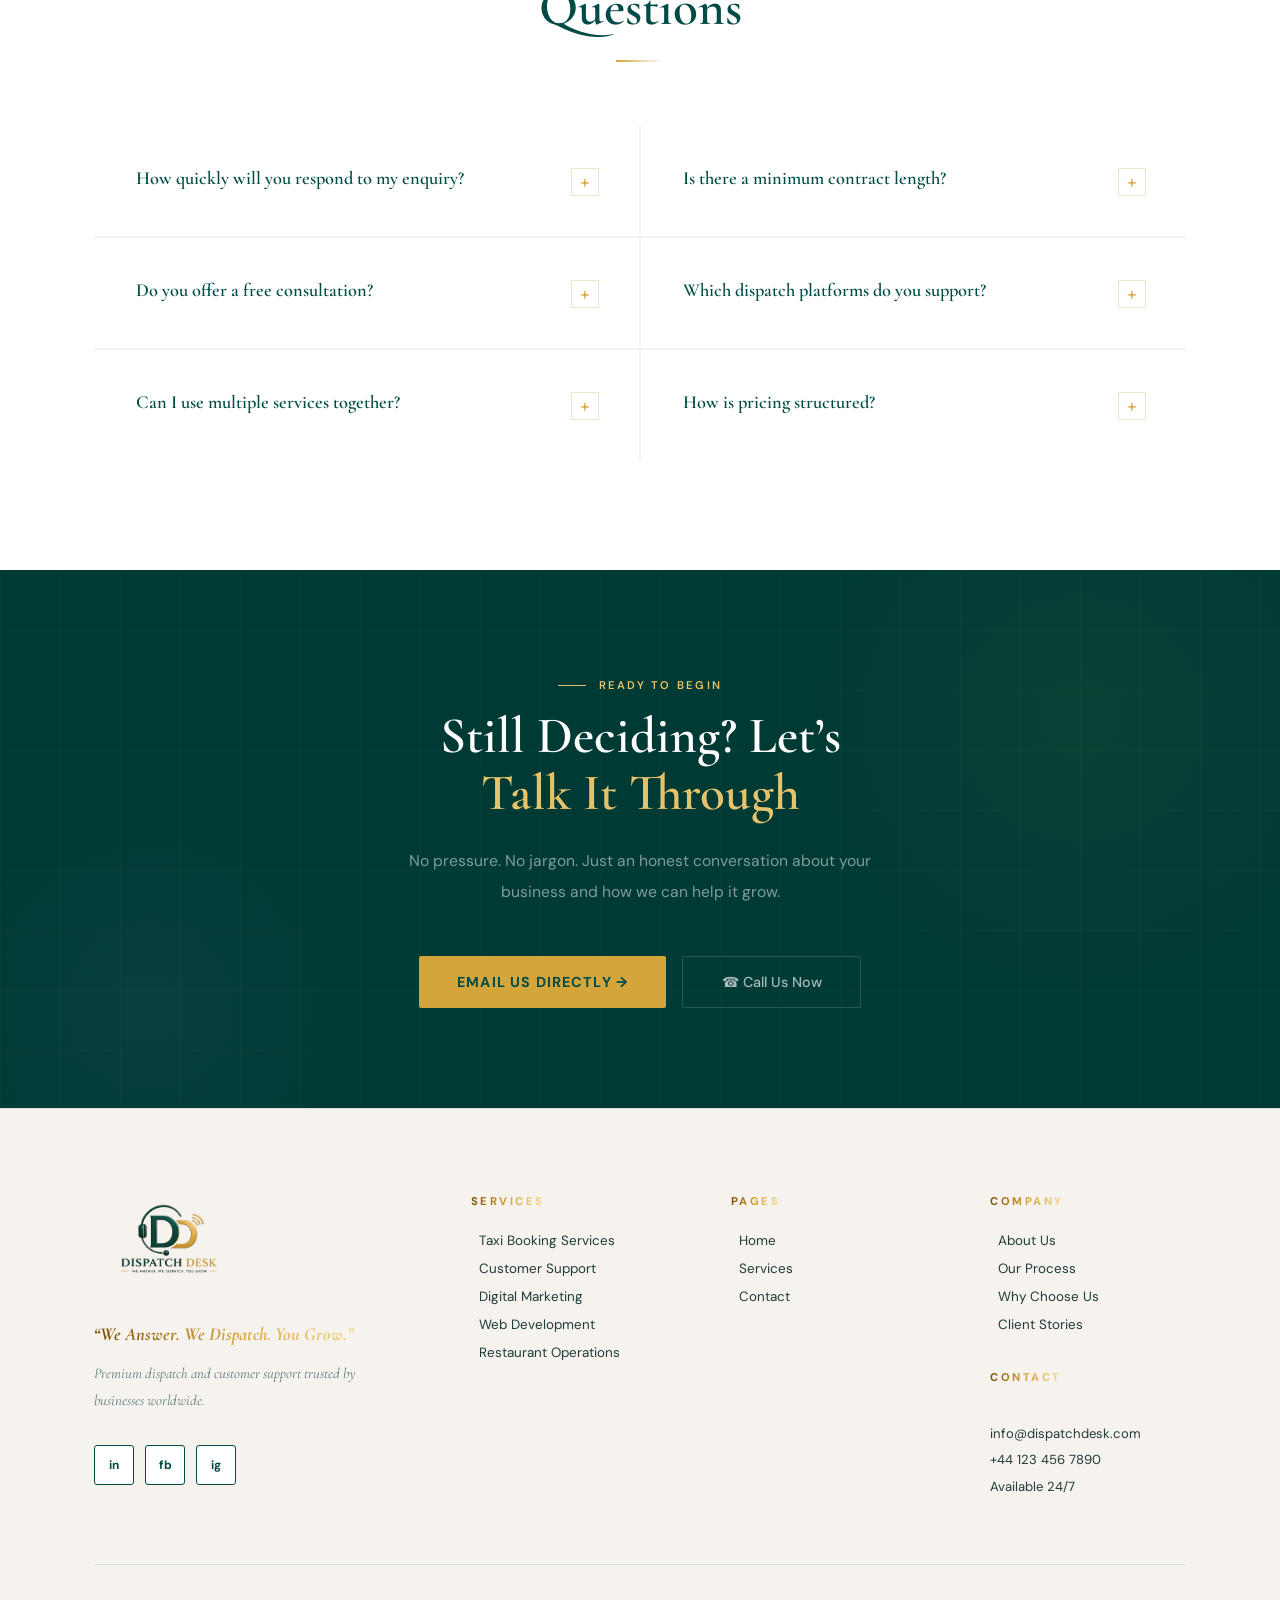
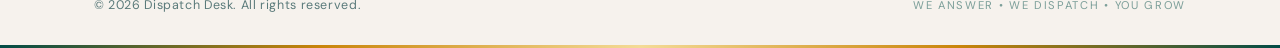
==== commit f27996fa: "Overhaul contact page and add privacy policy Contact page: smaller hero (single-line heading, remove" ====
--- a/contact/index.html
+++ b/contact/index.html
@@ -3,7 +3,9 @@
 <head>
 <meta charset="UTF-8">
 <meta name="viewport" content="width=device-width, initial-scale=1.0">
-<title>Contact Us  Dispatch Desk</title>
+<link rel="icon" type="image/png" href="../logo.png">
+<link rel="apple-touch-icon" href="../logo.png">
+<title>Contact Us — Dispatch Desk</title>
 <link href="https://fonts.googleapis.com/css2?family=Cormorant+Garamond:ital,wght@0,400;0,500;0,600;0,700;1,400;1,600&family=DM+Sans:wght@300;400;500;600&display=swap" rel="stylesheet">
 <style>
 *,*::before,*::after{margin:0;padding:0;box-sizing:border-box}
@@ -21,7 +23,7 @@
   --text:#1F3B38;
   --muted:#5a7a7a;
 }
-html{scroll-behavior:smooth}
+html{scroll-behavior:smooth;overflow-x:hidden}
 body{font-family:'DM Sans',sans-serif;background:var(--cream);color:var(--text);overflow-x:hidden}
 ::-webkit-scrollbar{width:5px}
 ::-webkit-scrollbar-track{background:var(--dark)}
@@ -46,7 +48,7 @@
 .nav-cta-btn::after{display:none!important}
 .nav-cta-btn:hover{background:var(--gold-2)!important;transform:translateY(-2px)!important}
 .nav-hamburger{display:none;flex-direction:column;gap:5px;cursor:pointer;padding:8px;z-index:10001}
-.nav-hamburger span{display:block;width:26px;height:2px;background:var(--white);border-radius:2px;transition:all .4s cubic-bezier(.23,1,.32,1)}
+.nav-hamburger span{display:block;width:26px;height:2px;background:var(--gold);border-radius:2px;transition:all .4s cubic-bezier(.23,1,.32,1)}
 .nav-hamburger.open span:nth-child(1){transform:translateY(7px) rotate(45deg)}
 .nav-hamburger.open span:nth-child(2){opacity:0;transform:scaleX(0)}
 .nav-hamburger.open span:nth-child(3){transform:translateY(-7px) rotate(-45deg)}
@@ -218,25 +220,25 @@
 .btn-outline-w:hover{border-color:var(--gold-2);color:var(--gold-2);transform:translateY(-3px)}
 
 /* ========== FOOTER ========== */
-.footer{--dark:#040c0c;--teal:#0d3535;--gold:#c9a84c;background:var(--dark);padding:80px 0 0}
+@keyframes gold-slide{0%{background-position:200% center}100%{background-position:-200% center}}
+.footer{background:var(--cream);border-top:1px solid rgba(1,75,70,.1);padding:80px 0 0}
 .footer-inner{max-width:1220px;margin:0 auto;padding:0 5%}
-.footer-top{display:grid;grid-template-columns:1.6fr 1fr 1fr 1fr;gap:4rem;padding-bottom:4rem;border-bottom:1px solid rgba(255,255,255,.06)}
+.footer-top{display:grid;grid-template-columns:1.6fr 1fr 1fr 1fr;gap:4rem;padding-bottom:4rem;border-bottom:1px solid rgba(1,75,70,.1)}
 .footer-logo-wrap{display:inline-block;margin-bottom:1.5rem}
-.footer-logo{height:100px;object-fit:contain;opacity:.95;display:block;filter:drop-shadow(0 0 1px rgba(255,255,255,.4))}
-.footer-tagline{font-family:'Cormorant Garamond',serif;font-size:.92rem;font-style:italic;color:rgba(255,255,255,.3);line-height:1.8;max-width:280px;margin-bottom:2rem}
+.footer-logo{height:100px;object-fit:contain;opacity:.95;display:block}
+.footer-tagline{font-family:'Cormorant Garamond',serif;font-size:.92rem;font-style:italic;color:var(--muted);line-height:1.8;max-width:280px;margin-bottom:2rem}
 .footer-socials{display:flex;gap:.7rem}
-.social-link{width:36px;height:36px;border:1px solid rgba(255,255,255,.12);display:flex;align-items:center;justify-content:center;color:rgba(255,255,255,.4);font-size:.75rem;font-weight:600;text-decoration:none;transition:all .3s;border-radius:2px}
-.social-link:hover{border-color:var(--gold);color:var(--gold);background:rgba(201,168,76,.08)}
-.footer-top h5{font-size:.7rem;letter-spacing:.18em;text-transform:uppercase;color:var(--gold);font-weight:600;margin-bottom:1.5rem}
+.social-link{width:40px;height:40px;border:1.5px solid var(--teal);display:flex;align-items:center;justify-content:center;color:var(--teal);font-size:.75rem;font-weight:700;text-decoration:none;transition:all .3s;border-radius:3px;background:#fff}
+.social-link:hover{border-color:var(--gold);color:#fff;background:linear-gradient(135deg,#C9850A,#E8B830);box-shadow:0 4px 16px rgba(212,165,58,.35);transform:translateY(-2px)}
+.footer-top h5{font-size:.7rem;letter-spacing:.22em;text-transform:uppercase;font-weight:700;margin-bottom:1.5rem;background:linear-gradient(90deg,#7A4E00,#D4A53A,#F4DB97,#D4A53A,#7A4E00);background-size:200% 100%;-webkit-background-clip:text;-webkit-text-fill-color:transparent;background-clip:text;animation:gold-slide 4s linear infinite;display:inline-block}
 .footer-links{list-style:none;display:flex;flex-direction:column;gap:.7rem}
-.footer-links a{font-size:.84rem;color:rgba(255,255,255,.38);text-decoration:none;transition:all .3s;display:flex;align-items:center;gap:.5rem}
+.footer-links a{font-size:.84rem;color:var(--text);text-decoration:none;transition:all .3s;display:flex;align-items:center;gap:.5rem}
 .footer-links a::before{content:'';width:0;height:1px;background:var(--gold);transition:width .3s;flex-shrink:0}
-.footer-links a:hover{color:rgba(255,255,255,.75);padding-left:.3rem}
-.footer-links a:hover::before{width:12px}
+.footer-links a:hover{color:var(--teal);padding-left:.3rem}.footer-links a:hover::before{width:12px}
 .footer-bottom{padding:2rem 0;display:flex;align-items:center;justify-content:space-between;flex-wrap:wrap;gap:1rem}
-.footer-copy{font-size:.78rem;color:rgba(255,255,255,.2);letter-spacing:.05em}
-.footer-badge{font-size:.7rem;letter-spacing:.15em;text-transform:uppercase;color:rgba(255,255,255,.2)}
-.footer-bar{height:3px;background:linear-gradient(to right,var(--teal),var(--gold),var(--teal))}
+.footer-copy{font-size:.78rem;color:var(--muted);letter-spacing:.05em}
+.footer-badge{font-size:.7rem;letter-spacing:.15em;text-transform:uppercase;color:rgba(1,75,70,.5)}
+.footer-bar{height:3px;background:linear-gradient(to right,var(--teal),#C9850A,#F4DB97,#C9850A,var(--teal))}
 
 /* ========== RESPONSIVE ========== */
 @media(max-width:1024px){
@@ -307,13 +309,7 @@
       <a href="../">Home</a><span>&rsaquo;</span><span>Contact</span>
     </div>
     <div class="hero-tag"><span class="hero-tag-dot"></span>Get In Touch</div>
-    <h1>Let&rsquo;s <span class="gold">Start</span> a<br>Conversation</h1>
-    <p>Have a question, a project, or just want to explore how Dispatch Desk can help your business grow? Our team is ready to listen and respond  usually within 2 hours.</p>
-    <div class="hero-contact-pills">
-      <a href="mailto:info@dispatchdesk.com" class="contact-pill"><span class="contact-pill-icon">&#9993;</span> info@dispatchdesk.com</a>
-      <a href="tel:+441234567890" class="contact-pill"><span class="contact-pill-icon">&#9742;</span> +44 123 456 7890</a>
-      <div class="contact-pill"><span class="contact-pill-icon">&#9200;</span> Available 24 / 7</div>
-    </div>
+    <h1>Tell Us <span class="gold">What</span> You Need</h1>
   </div>
 </section>
 
@@ -353,14 +349,6 @@
             </div>
           </div>
           <div class="contact-item">
-            <div class="contact-item-icon">&#9679;</div>
-            <div class="contact-item-body">
-              <h4>WhatsApp</h4>
-              <a href="https://wa.me/441234567890">+44 123 456 7890</a>
-              <p style="font-size:.82rem;opacity:.55;margin-top:.2rem">Chat with us instantly</p>
-            </div>
-          </div>
-          <div class="contact-item">
             <div class="contact-item-icon">&#9873;</div>
             <div class="contact-item-body">
               <h4>Office Address</h4>
@@ -373,14 +361,13 @@
           <div class="hours-grid">
             <div class="hours-cell"><h5>Monday – Friday</h5><p>Available 24/7</p></div>
             <div class="hours-cell"><h5>Saturday – Sunday</h5><p>Available 24/7</p></div>
-            <div class="hours-cell" style="grid-column:1/-1"><h5>Response Time</h5><p>Within 2 hours guaranteed</p></div>
+            <div class="hours-cell" style="grid-column:1/-1"><h5>&lt;30s</h5><p>Response Time</p></div>
           </div>
         </div>
-        <div class="social-row">
-          <a href="#" class="social-btn">in</a>
-          <a href="#" class="social-btn">tw</a>
-          <a href="#" class="social-btn">fb</a>
-          <a href="#" class="social-btn">ig</a>
+        <div style="display:flex;gap:1rem;margin-top:2.5rem;flex-wrap:wrap">
+          <a href="https://www.linkedin.com/company/126883983" target="_blank" rel="noopener" style="font-size:.8rem;font-weight:600;letter-spacing:.08em;text-transform:uppercase;color:rgba(255,255,255,.5);text-decoration:none;transition:color .3s" onmouseover="this.style.color='#E6C36A'" onmouseout="this.style.color='rgba(255,255,255,.5)'">LinkedIn</a>
+          <a href="https://www.facebook.com/profile.php?id=61590507331587" target="_blank" rel="noopener" style="font-size:.8rem;font-weight:600;letter-spacing:.08em;text-transform:uppercase;color:rgba(255,255,255,.5);text-decoration:none;transition:color .3s" onmouseover="this.style.color='#E6C36A'" onmouseout="this.style.color='rgba(255,255,255,.5)'">Facebook</a>
+          <a href="https://www.instagram.com/ddesk260/" target="_blank" rel="noopener" style="font-size:.8rem;font-weight:600;letter-spacing:.08em;text-transform:uppercase;color:rgba(255,255,255,.5);text-decoration:none;transition:color .3s" onmouseover="this.style.color='#E6C36A'" onmouseout="this.style.color='rgba(255,255,255,.5)'">Instagram</a>
         </div>
       </div>
 
@@ -389,7 +376,7 @@
         <div class="form-header">
           <span class="tag">Send a Message</span>
           <h3>Tell Us About<br>Your Business</h3>
-          <p>Complete the form and we&rsquo;ll prepare a tailored response for your specific needs.</p>
+          <p>Complete the form and we&rsquo;ll prepare a response specific to your business needs.</p>
         </div>
         <form id="contactForm" novalidate>
           <div class="form-grid">
@@ -429,7 +416,7 @@
             <div class="form-group full">
               <label for="message">Your Message <span style="color:var(--gold)">*</span></label>
               <textarea id="message" name="message" placeholder="Tell us about your business, your current challenges, and how we can help you grow&hellip;" required></textarea>
-              <span class="form-note">Minimum 20 characters. The more detail, the better we can tailor our response.</span>
+              <span class="form-note">Minimum 20 characters. The more detail you provide, the better we can help.</span>
             </div>
           </div>
           <div class="form-submit-row">
@@ -437,7 +424,7 @@
               <span>Send Your Message</span>
               <svg class="btn-arrow" width="16" height="16" viewBox="0 0 24 24" fill="none" stroke="currentColor" stroke-width="2" stroke-linecap="round" stroke-linejoin="round"><line x1="5" y1="12" x2="19" y2="12"/><polyline points="12 5 19 12 12 19"/></svg>
             </button>
-            <p class="form-privacy">By submitting you agree to our <a href="#">Privacy Policy</a>. We never share your data.</p>
+            <p class="form-privacy">By submitting you agree to our <a href="../privacy/">Privacy Policy</a>. We never share your data.</p>
           </div>
         </form>
         <div class="form-success" id="formSuccess">
@@ -494,15 +481,15 @@
       </div>
       <div class="faq-item" data-reveal="up" onclick="toggleFaq(this)">
         <div class="faq-q"><h4>Which dispatch platforms do you support?</h4><div class="faq-toggle">+</div></div>
-        <div class="faq-a"><p>We are certified across Autocab, iCabbi, Cab 9, Cordic, Cab Treasure and Data Master  the six leading platforms in the industry. If you use a different system, contact us to discuss.</p></div>
+        <div class="faq-a"><p>We are certified across Autocab, iCabbi, Cab 9, Cordic, Cab Treasure and Data Master, the six leading platforms in the industry. If you use a different system, contact us to discuss.</p></div>
       </div>
       <div class="faq-item" data-reveal="up" onclick="toggleFaq(this)">
         <div class="faq-q"><h4>Can I use multiple services together?</h4><div class="faq-toggle">+</div></div>
-        <div class="faq-a"><p>Yes  and many of our clients do. We offer bundled packages for businesses that need dispatch management alongside customer support, digital marketing or web development.</p></div>
+        <div class="faq-a"><p>Yes, and many of our clients do. We offer bundled packages for businesses that need dispatch management alongside customer support, digital marketing or web development.</p></div>
       </div>
       <div class="faq-item" data-reveal="up" onclick="toggleFaq(this)">
         <div class="faq-q"><h4>How is pricing structured?</h4><div class="faq-toggle">+</div></div>
-        <div class="faq-a"><p>Pricing is tailored to your volume and requirements. We don&rsquo;t believe in one-size-fits-all pricing. Contact us and we&rsquo;ll prepare a custom proposal within 24 hours.</p></div>
+        <div class="faq-a"><p>Pricing is based on your volume and requirements. We don&rsquo;t believe in one-size-fits-all pricing. Contact us and we&rsquo;ll prepare a custom proposal within 24 hours.</p></div>
       </div>
     </div>
   </div>
@@ -532,13 +519,8 @@
     <div class="footer-top">
       <div data-reveal="up">
         <span class="footer-logo-wrap"><img src="../logo.png" alt="Dispatch Desk" class="footer-logo"></span>
-        <p class="footer-tagline">&ldquo;We Answer. We Dispatch. You Grow.&rdquo; Premium dispatch and customer support trusted by businesses worldwide.</p>
-        <div class="footer-socials">
-          <a href="#" class="social-link">in</a>
-          <a href="#" class="social-link">tw</a>
-          <a href="#" class="social-link">fb</a>
-          <a href="#" class="social-link">ig</a>
-        </div>
+        <p class="footer-tagline"><span style="font-family:'Cormorant Garamond',serif;font-size:1.15rem;font-style:italic;font-weight:700;background:linear-gradient(90deg,#7A4E00,#D4A53A,#F4DB97,#D4A53A,#7A4E00);background-size:200% 100%;-webkit-background-clip:text;-webkit-text-fill-color:transparent;background-clip:text;animation:gold-slide 4s linear infinite;display:block;margin-bottom:.6rem">&ldquo;We Answer. We Dispatch. You Grow.&rdquo;</span>Premium dispatch and customer support trusted by businesses worldwide.</p>
+        <div class="footer-socials"><a href="https://www.linkedin.com/company/126883983" target="_blank" rel="noopener" class="social-link">in</a><a href="https://www.facebook.com/profile.php?id=61590507331587" target="_blank" rel="noopener" class="social-link">fb</a><a href="https://www.instagram.com/ddesk260/" target="_blank" rel="noopener" class="social-link">ig</a></div>
       </div>
       <div data-reveal="up">
         <h5>Services</h5>
@@ -568,12 +550,12 @@
         </ul>
         <div style="margin-top:2rem">
           <h5>Contact</h5>
-          <p style="font-size:.82rem;color:rgba(255,255,255,.3);line-height:2;margin-top:.8rem">info@dispatchdesk.com<br>+44 123 456 7890<br>Available 24/7</p>
+          <p style="font-size:.82rem;color:var(--text);line-height:2;margin-top:.8rem">info@dispatchdesk.com<br>+44 123 456 7890<br>Available 24/7</p>
         </div>
       </div>
     </div>
     <div class="footer-bottom">
-      <span class="footer-copy">&copy; 2025 Dispatch Desk. All rights reserved.</span>
+      <span class="footer-copy">&copy; 2026 Dispatch Desk. All rights reserved.</span>
       <span class="footer-badge">We Answer &bull; We Dispatch &bull; You Grow</span>
     </div>
   </div>
